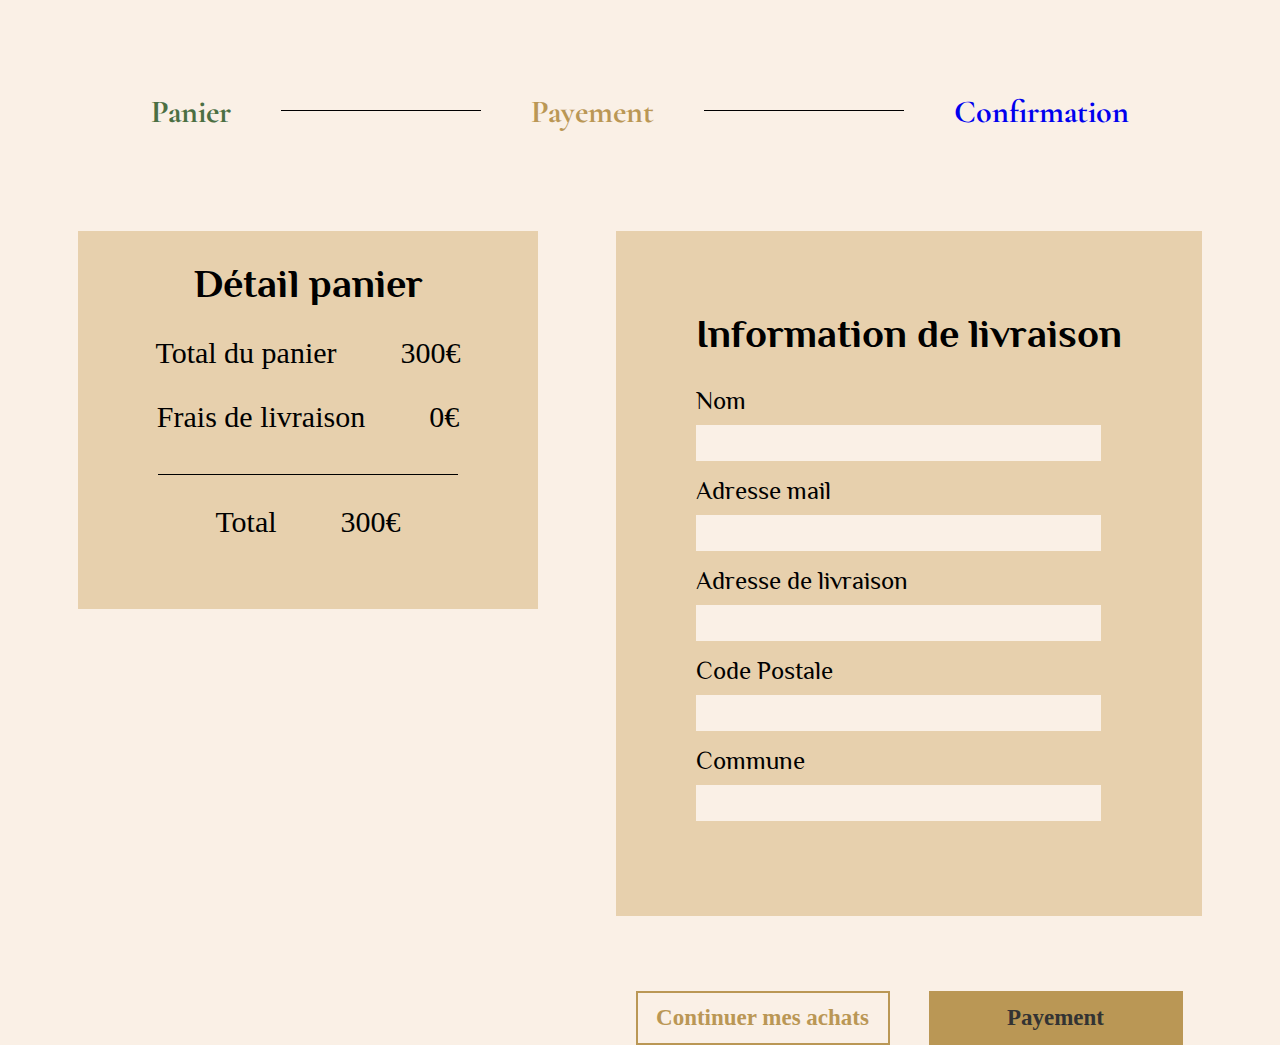
==== checkout.html @ d5630a14 "confirmed payement done" ====
<!DOCTYPE html>
<html lang="en">
    <script language="JavaScript" type="index.js"></script>
    <meta charset="UTF-8">
    <meta http-equiv="X-UA-Compatible" content="IE=edge">
    <meta name="viewport" content="width=device-width, initial-scale=1.0">
    <link rel="stylesheet" href="https://pro.fontawesome.com/releases/v5.10.0/css/all.css">
    <link rel="stylesheet" href="font-awesome.css">
    <link rel="stylesheet" href="style_reception.css" type="text/css"/>
    <!-- Cormorant Garamond -->
    <link rel="preconnect" href="https://fonts.googleapis.com">
    <link rel="preconnect" href="https://fonts.gstatic.com" crossorigin>
    <link href="https://fonts.googleapis.com/css2?family=Cormorant+Garamond:wght@300&display=swap" rel="stylesheet">
    <!-- Philosopher -->
    <link rel="preconnect" href="https://fonts.googleapis.com">
    <link rel="preconnect" href="https://fonts.gstatic.com" crossorigin>
    <link href="https://fonts.googleapis.com/css2?family=Philosopher&display=swap" rel="stylesheet"> 
<head>
    <title>HEOL</title>
</head>
<body>
    <div class="checkout_payement_check">
        <a class="checkout_icon active">
            <i class="fa fa-shopping-cart "></i>
            <span class="txt_icon">Panier</span>
        </a>
        <div class="right_line_checkout"></div> 
        <a class="payement_icon">
            <i class="fa fa-credit-card "></i>
            <span class="txt_icon">Payement</span>
        </a>
        <div class="right_line_checkout"></div> 
        <a class="check_icon" href="/confirmation.html">
            <i class="fa fa-check"></i>
            <span class="txt_icon">Confirmation</span>
        </a>
    </div>
    <div class="delivery_and_checkout_detail">
        <div>
            <div  class="checkout_price_detail">
                <div>
                    <span class="order_detail_txt">Détail panier</span>
                </div>
                <div>
                    <div class="order_detail_class">
                        <span class="order_detail_alt_txt">Total du panier</span>
                        <span class="order_detail_price">300€</span>
                    </div>
                    <div class="order_detail_class">
                        <span class="order_detail_alt_txt">Frais de livraison</span>
                        <span class="order_detail_price">0€</span>
                    </div>
                    <div class="top_line__totalcheckout"></div> 
                    <div class="order_detail_class">
                        <span class="order_detail_alt_txt">Total</span>
                        <span class="order_detail_price">300€</span>
                    </div>
                </div>
            </div>
        </div>
        <div>
            <div  class="delivery_all_info">
                <div class="delivery_all_info_div">
                    <span class="delivery_all_info_txt">Information de livraison</span>
                </div>
                <div>
                    <div>
                        <span class="delivery_txt">Nom</span>
                        <div>
                            <input type="text" class="input_delivery">
                        </div>
                    </div>
                    <div>
                        <span class="delivery_txt">Adresse mail</span>
                        <div>
                            <input type="text" class="input_delivery">
                        </div>
                    </div>
                    <div>
                        <span class="delivery_txt">Adresse de livraison</span>
                        <div>
                            <input type="text" class="input_delivery">
                        </div>
                    </div>
                    <div>
                        <span class="delivery_txt">Code Postale</span>
                        <div>
                            <input type="text" class="input_delivery">
                        </div>
                    </div>
                    <div>
                        <span class="delivery_txt">Commune</span>
                        <div>
                            <input type="text" class="input_delivery">
                        </div>
                    </div>
                </div>
            </div>
            <div class="btn_continue_payement_div">
                <a href="/index.html" class="btn_continue"><h4>Continuer mes achats</h4></a>
                <a href="" class="btn_payement"><h4>Payement</h4></a>
            </div>
        </div>
    </div>
</body>
---- style_reception.css ----
*{
    text-decoration: none;
}

body{
    background-color: #FAF0E6;
    margin-left: 0px;
    margin-right: 0px;
    margin-bottom: 0px;
    margin-top: 0px;
}

a:visited{
    color: #333333;
}

.heol_logo{
    height: 80px;
}

li{
    list-style: none
}

.menu ul{
    display: flex;
    padding-left: 0px;
}

.txt_menu{
    display: none;
}

.space_menu{
    margin-right: 5em;
}

.navbar{
    display: flex;
    justify-content: space-around;
    align-items: center;
    font-size: 23px;
    color: #333333;
    margin-top: 10px;
    margin-left: 0px;
}

a:hover{
    color:#4B6F43;
    transition:0.5s;
    
}
.discovery:hover{
    transform: scale(1.2);
}

.icon-bars{
    display: flex;
    justify-content: space-between;
    align-items: center;
    background-color: #BA9755;
    width: 80%;
    position: relative;
    transform: translateY(-100%);
    transition: all 0.4s linear;
}

.heol_logo_snd_navbar{
    height: 60px;
    margin-left: 5px;
}

.show{
    transform: translateY(0%);
}

.bars{
    position: absolute;
    top:20px;
    right: 120px;
    font-size: 2.5rem;
    color: #ba9755;
}

.icon-bars a{
    display: block;
    text-align: center;
    font-size: 3rem;
    padding: 1.5rem;
    color: #FAF0E6;
}

.icon-bars a.active{
    background-color: #cc4e18;
}

.icon-bars a:hover{
    background-color: #4b6f43;
}

@media screen and (max-width: 1100px){
    .icon-bars a{
        font-size: 2em;
    }
    .heol_logo_snd_navbar{
        height: 50px;
    }
    .bars{
        right: 100px;
    }
}

@media screen and (max-width: 1000px){
    .heol_logo_snd_navbar{
        height: 40px;
    }
    .bars{
        right: 90px;
    }
}

@media screen and (max-width: 900px){
    .bars{
        right: 50px;
    }
}

@media screen and (max-width: 750px){
    .bars{
        display: none;
    }
    .icon-bars{
        width: 100%;
        transform: translateY(0%)
    }
}

@media screen and (max-width: 650px){
    .icon-bars a{
        font-size: 1.8em;
    }
    .heol_logo_snd_navbar{
        height: 30px;
    }
}

@media screen and (max-width: 600px){
    .icon-bars a{
        font-size: 1.5em;
    }
}

@media screen and (max-width: 500px){
    .icon-bars a{
        font-size: 1em;
        padding: 1em;
    }
    .heol_logo_snd_navbar{
        display: none;
    }
}

@media screen and (max-width: 400px){
    .icon-bars a{
        font-size: 0.7em;
    }
}

/* END NAVBAR */

/* PRODUCT SHOW */

.product_show{
    margin-top: 70px;
    margin-left: auto;
    margin-right: auto;
    display: flex;
    justify-content: space-around;
    background: #E7D0AD;
    align-items: center;
    width: 1300px;
}

.product_show_img{
    height: 400px;
}

.name_product_show{
    display: inline-block;
    font-size: 50px;
    font-family: 'Philosopher';
    margin-top: 100px;
}

.description_txt_product{
    display: inline-block;
    margin-top: 30px;
    font-family: 'Cormorant Garamond';
    font-style: normal;
    font-size: 24px;
}

.bottom_line_product_show{
    margin-top: 50px;
    border-top: 1px solid #000;
    width : 500px; 
}

.discovery{
    display: inline-block;
    color: #333333;
    font-family: 'Cormorant Garamond';
    font-size: 30px;
    margin-top: 8px;
}

.product{
    background-color:#E7D0AD;
    position: absolute;
    width: 700px;
    height: 550px;
    left: 0px;
    top: 215px;
    display: flex;
}

@media screen and (max-width: 1500px){
    .product_show{
        width: 1000px;
    }
    .product_show_img{
        height: 300px;
    }
}

@media screen and (max-width: 1100px){
    .product_show{
        width: 900px;
    }
    .product_show_img{
        height: 300px;
    }
    .name_product_show{
        font-size: 40px;
    }
    .description_txt_product{
        font-size: 20px;
    }
    .bottom_line_product_show{
        width : 400px; 
    }
}

@media screen and (max-width: 950px){
    .product_show{
        width: 700px;
    }
    .product_show_img{
        height: 200px;
    }
    .name_product_show{
        font-size: 30px;
    }
    .description_txt_product{
        font-size: 14px;
    }
    .bottom_line_product_show{
        width : 300px; 
    }
}

@media screen and (max-width: 750px){
    .product_show{
        display: flex;
        justify-content: center;
        width: 600px;
    }
    .align_text_show{
        text-align: center;
        align-items: center;
        display: flex;
        flex-direction: column;
    }
    .bottom_line_product_show{
        align-items: center;
    }
    .product_show_img{
        display: none;
    }
    .name_product_show{
        font-size: 30px;
    }
    .description_txt_product{
        font-size: 14px;
    }
    .bottom_line_product_show{
        width : 300px; 
    }
    .discovery_class{
        text-align: center;
    }
}

@media screen and (max-width: 650px){
    .product_show{
        width: 450px;
    }
    .name_product_show{
        font-size: 25px;
    }
    .description_txt_product{
        font-size: 13px;
    }
}

@media screen and (max-width: 500px){
    .name_product_show{
        margin-top: 50px;
    }
    .product_show{
        width: 400px;
    }
    .name_product_show{
        font-size: 20px;
    }
    .description_txt_product{
        font-size: 11px;
    }
    .discovery{
        font-size: 25px;
    }
}

@media screen and (max-width: 450px){
    .name_product_show{
        margin-top: 50px;
    }
    .product_show{
        width: 300px;
    }
    .name_product_show{
        font-size: 18px;
    }
    .description_txt_product{
        font-size: 10px;
    }
    .discovery{
        font-size: 22px;
    }
    .bottom_line_product_show{
        width : 200px; 
        margin-top: 25px;
    }
}



/* PART 3 */

.show_2_product{
    margin-top: 100px;
    display: flex;
    justify-content: space-evenly;
}

.img_2_product{
    height: 300px;
}

.title_2_product{
    font-family: 'Philosopher';
    font-size: 20px;
    font-weight: bold;
}

.txt_2_product{
    display: inline-block;
    margin-top: 5px;
    font-family: 'Cormorant Garamond';
    font-size: 20px;
    font-weight: 500;
}

.add_br{
    display: none;
}

.discovery_shoe_sock{
    display: inline-block;
    margin-top: 5px;
    font-family: 'Philosopher';
    font-size: 20px;
}

.bottom_line_2_product_show{
    margin-top: 10px;
    border-top: 1px solid #000;
    width : 100px; 
}

.sock_discovery_display{
    display: flex;
}

.shoe_discovery_display{
    display: flex;
}

@media screen and (max-width: 1250px){
    .title_2_product{
        font-size: 19px;
    }
    .txt_2_product{
        font-size: 19px;
    }
    .img_2_product{
        height: 250px;
    }
    .discovery_shoe_sock{
        font-size: 19px;
    }
}

@media screen and (max-width: 1050px){
    .title_2_product{
        font-size: 18px;
    }
    .txt_2_product{
        font-size: 18px;
    }
    .img_2_product{
        height: 200px;
    }
    .sock_img{
        height: 200px;
    }
    .discovery_shoe_sock{
        font-size: 18px;
    }
}

@media screen and (max-width: 900px){
    .title_2_product{
        font-size: 16px;
    }
    .txt_2_product{
        font-size: 16px;
    }
    .img_2_product{
        height: 180px;
    }
    .discovery_shoe_sock{
        font-size: 16px;
    }
    .bottom_line_2_product_show{
        width : 80px; 
    }
}

@media screen and (max-width: 800px){
    .title_2_product{
        font-size: 15px;
    }
    .txt_2_product{
        font-size: 15px;
    }
    .img_2_product{
        height: 160px;
    }
    .discovery_shoe_sock{
        font-size: 15px;
    }
    .bottom_line_2_product_show{
        width : 75px; 
    }
}

@media screen and (max-width: 750px){
    .show_2_product{
        flex-direction: column;
        align-items: center;
    }
    .title_2_product{
        display: inline-block;
        font-size: 20px;
        margin-top: 50px;
    }
    .txt_2_product{
        font-size: 20px;
    }
    .img_2_product{
        height: 200px;
    }
    .discovery_shoe_sock{
        font-size: 20px;
    }
    .bottom_line_2_product_show{
        width : 100px; 
    }
}

@media screen and (max-width: 600px){
    .title_2_product{
        display: inline-block;
        font-size: 16px;
        margin-top: 50px;
    }
    .txt_2_product{
        font-size: 16px;
    }
    .img_2_product{
        height: 180px;
    }
    .discovery_shoe_sock{
        font-size: 16px;
    }
    .bottom_line_2_product_show{
        width : 80px; 
    }
}

@media screen and (max-width: 450px){
    .title_2_product{
        display: inline-block;
        font-size: 14px;
        margin-top: 30px;
    }
    .txt_2_product{
        font-size: 14px;
    }
    .img_2_product{
        height: 160px;
    }
    .discovery_shoe_sock{
        font-size: 14px;
    }
    .bottom_line_2_product_show{
        width : 70px;
        margin-top: 5px; 
    }
}

@media screen and (max-width: 380px){
    .title_2_product{
        display: inline-block;
        font-size: 13px;
        margin-top: 30px;
    }
    .txt_2_product{
        font-size: 13px;
    }
    .img_2_product{
        height: 140px;
    }
    .discovery_shoe_sock{
        font-size: 13px;
    }
    .bottom_line_2_product_show{
        width : 65px; 
    }
}
/* END PART 3 */

/* PART 4 */

.recent_news{
    display: flex;
    justify-content: space-around;
    margin-top: 100px;
}

.background_new_sac_show{
    position: relative;
    right: -220px;
    background-color: #E7D0AD;
    padding: 10px;
    margin-right: 0px;
}

.news_sac_show_img{
    position: relative;
    height: 350px;
    left: -200px;
    bottom: -50px;
}

.txt_recent_news{
    display: inline-block;
    text-align: center;
    align-items: center;
}

.just_txt_recent_news{
    font-family: "Philosopher";
    font-size: 25px;
    font-weight: 500;
}

.bottom_line_recent_news{
    margin-top: 10px;
    border-top: 1px solid #000;
    width : 150px; 
}

.txt_recent_news_and_bottom_line{
    display: flex;
    flex-direction: column;
    align-items: center;
}

.recent_news_txt{
    display: inline-block;
    margin-top: 100px;
    font-family: "Cormorant Garamond";
    font-size: 20px;
    font-weight: 500;
}

.recent_news_title{
    display: inline-block;
    margin-top: 40px;
    font-family: "Philosopher";
    font-size: 30px;
    font-weight: 500;
}

.btn{
    border: 2px solid #BA9755;
    text-align: center;
    display: flex;
    justify-content: center;
    align-items: center;
    font-size: 23px;
    width: 300px;
    height: 50px;
    color: #BA9755;
    background-color: #ffffff;
    cursor: pointer;
    transition: 0.4s;
    margin-top: 75px;
}

.btn:hover{
    color: #FAF0E6;
    background-color: #4B6F43;
    border: 2px solid #4B6F43;
}

.txt_color_discover_recent_news:hover{
    color:#4B6F43;
    transition:0.4s;
}

.recent_news_txt_btn_discover{
    display: flex;
    flex-direction: column;
    align-items: center;
}

@media screen and (max-width: 1100px){
    .background_new_sac_show{
        right: -50px;
    }
    .news_sac_show_img{
        height: 300px;
        left: -50px;
        bottom: -70px;
    }
}

@media screen and (max-width: 1000px){
    .background_new_sac_show{
        right: -30px;
    }
    .news_sac_show_img{
        height: 280px;
        left: -40px;
        bottom: -50px;
    }
    .just_txt_recent_news{
        font-size: 23px;
    }
    .bottom_line_recent_news{
        width: 140px;
    }
    .recent_news_txt{
        font-size: 16px;
        margin-top: 70px;
    }
    .recent_news_title{
        font-size: 26px;
    }
    .btn{
        width: 250px;
        font-size: 20px;
    }
}

@media screen and (max-width: 900px){
    .background_new_sac_show{
        padding: 0px;
    }
    .news_sac_show_img{
        height: 240px;
        left: -20px;
        bottom: -50px;
    }
    .just_txt_recent_news{
        font-size: 23px;
    }
    .bottom_line_recent_news{
        width: 140px;
    }
    .recent_news_txt{
        font-size: 16px;
        margin-top: 50px;
    }
    .recent_news_title{
        font-size: 24px;
    }
    .btn{
        width: 180px;
        height: 40px;
        font-size: 18px;
        margin-top: 50px;
    }
}

@media screen and (max-width: 750px){
    .background_new_sac_show{
        display: none;
    }
    .just_txt_recent_news{
        font-size: 28px;
    }
    .bottom_line_recent_news{
        width: 180px;
    }
    .recent_news_txt{
        font-size: 20px;
    }
    .recent_news_title{
        font-size: 30px;
    }
    .btn{
        width: 250px;
        height: 40px;
        font-size: 20px;
    }
}

@media screen and (max-width: 500px){
    .just_txt_recent_news{
        font-size: 25px;
    }
    .bottom_line_recent_news{
        width: 160px;
    }
    .recent_news_txt{
        font-size: 17px;
    }
    .recent_news_title{
        font-size: 28px;
    }
    .btn{
        width: 200px;
        height: 40px;
        font-size: 20px;
        margin-top: 50px;
    }
}

@media screen and (max-width: 450px){
    .just_txt_recent_news{
        font-size: 23px;
    }
    .bottom_line_recent_news{
        width: 140px;
    }
    .recent_news_txt{
        font-size: 13px;
    }
    .recent_news_title{
        font-size: 23px;
    }
    .btn{
        width: 150px;
        height: 30px;
        font-size: 18px;
        margin-top: 50px;
    }
}
/* END PART 4 */

/* PAYEMENT INFO */

.payment_info{
    display: flex;
    justify-content: space-evenly;
    background-color: #E7D0AD;
    margin-top: 50px;
    padding: 20px;
}

@media screen and (max-width: 600px){
    .payment_info{
        padding: 15px;
    }
    .logo_payement{
        height: 70px;
    }
}
@media screen and (max-width: 450px){
    .payment_info{
        padding: 10px;
    }
    .logo_payement{
        height: 60px;
    }
}
/* END PAYEMENT INFO */

/* LAST PART */
.last_part{
    display: flex;
    justify-content: space-around;
    background-color: #BA9755;
    padding: 50px;
    color: #FAF0E6;
}

.heol_logo_snd{
    height: 60px;
}

.div_img_heol_logo_secondaire{
    align-items: center;
}
.adress{
    display: inline-block;
    margin-top: 20px;
}

.last_part_title{
    font-family: "Philosopher";
    font-size: 24px;
    font-weight: bolder;
}

.adress_txt{
    display: inline-block;
    margin-top: 20px;
    font-family: "Cormorant Garamond";
    font-size: 20px;
}

.social_media_grp{
    display: flex;
    flex-direction: column;
}

.social_media_img{
    display: inline-block;
    margin-top: 20px;
    height: 35px;
    margin-right: 5px;
}

.img_4_spcial_grp{
    display: flex;
    justify-content: space-evenly;
}

.contact_num{
    display: inline-block;
    margin-top: 20px;
    font-family: "Cormorant Garamond";
    font-size: 20px;
}

.menu{
    padding:0;
    margin:0;
    list-style:none;
    text-align: center;
    
}
.menu ul {
    padding:0;
    margin:0;
    list-style:none;
    text-align: center;
}
.menu li {
    background-color:#BA9755; 
    background-image:#FAF0E6;
    margin-bottom:2px;
    border:solid 1px #BA9755;
    
}
.menu li li {
    max-height:0;
    transition: all .5s;
    background: #BA9755;
    box-shadow: none;
    border:none;
}
.menu a {
    display: flex;
    flex-direction: column;
    text-decoration: none;
    color: #FAF0E6;
    padding: 8px 0;
    font-family: 'Philosopher';
    font-size:1.2em;
}
.menu ul li a, .menu li:hover li a {
    font-size:1em;
}
.menu li:hover {
    background: #BA9755;
    color:#BA9755;
    
}
.menu li li:hover {
    display: flex;
    background: #BA9755;
    color:#BA9755;
    flex-direction: column;
}

.menu li:hover li {
    max-height: 15em;
}


@media screen and (max-width: 1000px){
    .heol_logo_snd{
        height: 50px;
    }
    .last_part_title{
        font-size: 20px;
        margin-top: 15px;
    }
    .social_media_img{
        height: 30px;
        margin-top: 15px;
    }
    .adress_txt{
        font-size: 18px;
        margin-top: 15px;
    }
    .contact_num{
        font-size: 20px;
        margin-top: 15px;
    }
}

@media screen and (max-width: 750px){
    .last_part{
        padding: 30px;
    }
    .heol_logo_snd{
        height: 40px;
    }
    .last_part_title{
        font-size: 18px;
        margin-top: 10px;
    }
    .social_media_img{
        height: 25px;
        margin-top: 10px;
    }
    .adress_txt{
        font-size: 16px;
        margin-top: 10px;
    }
    .contact_num{
        font-size: 18px;
        margin-top: 10px;
    }
}

@media screen and (max-width: 650px){
    .last_part{
        padding: 20px;
    }
    .heol_logo_snd{
        height: 30px;
    }
    .last_part_title{
        font-size: 16px;
        margin-top: 8px;
    }
    .social_media_img{
        height: 20px;
        margin-top: 8px;
    }
    .adress_txt{
        font-size: 16px;
        margin-top: 8px;
    }
    .contact_num{
        font-size: 16px;
        margin-top: 8px;
    }
}

@media screen and (max-width: 550px){
    .last_part{
        padding: 10px;
    }
    .heol_logo_snd{
        height: 30px;
    }
    .last_part_title{
        font-size: 14px;
        margin-top: 5px;
    }
    .social_media_img{
        height: 18px;
        margin-top: 5px;
    }
    .adress_txt{
        font-size: 14px;
        margin-top: 5px;
    }
    .contact_num{
        font-size: 14px;
        margin-top: 5px;
    }
}

@media screen and (max-width: 450px){
    .last_part{
        padding: 5px;
    }
    .heol_logo_snd{
        height: 30px;
    }
    .last_part_title{
        font-size: 12px;
        margin-top: 3px;
    }
    .social_media_img{
        height: 16px;
        margin-top: 3px;
    }
    .adress_txt{
        font-size: 12px;
        margin-top: 3px;
    }
    .contact_num{
        font-size: 12px;
        margin-top: 3px;
    }
}

@media screen and (max-width: 390px){
    .last_part{
        padding: 1px;
    }
    .heol_logo_snd{
        height: 20px;
        margin-top: 7px;
    }
    .last_part_title{
        font-size: 10px;
        margin-top: 3px;
    }
    .social_media_img{
        height: 14px;
        margin-top: 3px;
    }
    .adress_txt{
        font-size: 10px;
        margin-top: 3px;
    }
    .contact_num{
        font-size: 10px;
        margin-top: 3px;
    }
}
/* END LAST PART */

/* CHECKOUT */

/* NAVBAR CHECKOUT */
.fa{
    font-family: "Font Awesome 5 Pro";
    font-weight: 800;
}

.checkout_payement_check{
    display: flex;
    justify-content: center;
    font-size: 2em;
    margin-top: 50px;
    color: #BA9755;
}

.checkout_payement_check a.active{
    color: #4B6F43;
}

.checkout_payement_check a:hover{
    color: #cc4e18;
}

.checkout_icon{
    display: flex;
    flex-direction: column;
    align-items: center;
}

.payement_icon{
    display: flex;
    flex-direction: column;
    align-items: center;
}

.check_icon{
    display: flex;
    flex-direction: column;
    align-items: center;
}

.txt_icon{
    font-family: 'Cormorant Garamond';
    font-weight: 800;
    margin-top: 10px;
}

.right_line_checkout{
    margin-top: 60px;
    margin-right: 50px;
    margin-left: 50px;
    border-top: 1px solid #000;
    width : 200px; 
}

@media screen and (max-width: 1200px){
    .checkout_payement_check{
        font-size: 1.5em;
    }
    .right_line_checkout{
        margin-top: 50px;
        margin-right: 40px;
        margin-left: 40px;
        width : 150px; 
    }
}

@media screen and (max-width: 900px){
    .checkout_payement_check{
        font-size: 1.2em;
    }
    .right_line_checkout{
        margin-top: 43px;
        margin-right: 30px;
        margin-left: 30px;
        width : 130px; 
    }
}

@media screen and (max-width: 700px){
    .checkout_payement_check{
        font-size: 1em;
    }
    .right_line_checkout{
        margin-top: 36px;
        margin-right: 20px;
        margin-left: 20px;
        width : 110px; 
    }
}

@media screen and (max-width: 550px){
    .checkout_payement_check{
        font-size: 0.8em;
    }
    .right_line_checkout{
        margin-top: 30px;
        margin-right: 10px;
        margin-left: 10px;
        width : 90px; 
    }
}

@media screen and (max-width: 450px){
    .checkout_payement_check{
        font-size: 0.7em;
    }
    .right_line_checkout{
        margin-top: 28px;
        margin-right: 5px;
        margin-left: 5px;
        width : 70px; 
    }
}

/* END NAVBAR CHECKOUT */

/* DELIVERY AND CHECKOUT PRICE */

.delivery_and_checkout_detail{
    display: flex;
    justify-content: space-evenly;
    margin-top: 100px;
}

.checkout_price_detail{
    background-color: #E7D0AD;
    padding-left: 30px;
    padding-right: 30px;
    padding-top: 30px;
    padding-bottom: 70px;
    text-align: center;
}

.order_detail_txt{
    font-family: 'Philosopher';
    font-size: 40px;
    font-weight: 800;
}

.order_detail_class{
    margin-top: 30px;
}

.order_detail_alt_txt{
    margin-right: 2em;
    font-size: 30px;
}

.order_detail_price{
    font-size: 30px;
}

.top_line__totalcheckout{
    margin-top: 40px;
    margin-right: 50px;
    margin-left: 50px;
    border-top: 1px solid #000;
    width : 300px; 
}

.delivery_all_info{
    background-color: #E7D0AD;
    padding: 30px;
    font-family: 'Philosopher';
    padding: 100px;
}

.delivery_all_info_txt{
    font-size: 40px;
    font-weight: 800;
}

.delivery_all_info_div{
    margin-bottom: 30px;
}

.input_delivery{
    font-family: 'Philosopher';
    border: none;
    padding-left: 200px;
    padding-top: 10px;
    margin-top: 10px;
    margin-bottom: 15px;
    background-color: #FAF0E6;
    font-size: 22px;
    text-align: start;
}

.delivery_txt{
    font-size: 25px;
}

.btn_continue_payement_div{
    display: flex;
    justify-content: space-around;
}

.btn_continue{
    border: 2px solid #BA9755;
    text-align: center;
    display: flex;
    justify-content: center;
    align-items: center;
    font-size: 23px;
    width: 300px;
    height: 50px;
    color: #BA9755;
    cursor: pointer;
    transition: 0.4s;
    margin-top: 75px;
}

.btn_continue:hover{
    color: #FAF0E6;
    background-color: #4B6F43;
    border: 2px solid #4B6F43;
}

.btn_payement{
    border: 2px solid #BA9755;
    text-align: center;
    display: flex;
    justify-content: center;
    align-items: center;
    font-size: 23px;
    width: 300px;
    height: 50px;
    background-color: #BA9755;
    color: #FAF0E6;
    cursor: pointer;
    transition: 0.4s;
    margin-top: 75px;
}

.btn_payement:hover{
    color: #FAF0E6;
    background-color: #4B6F43;
    border: 2px solid #4B6F43;
}

@media screen and (max-width: 1500px){
    .delivery_all_info{
        padding: 80px;
    }
    .input_delivery{
        padding-left: 150px;
    }
    .btn_payement{
        width: 250px;
    }
    .btn_continue{
        width: 250px;
    }
}

@media screen and (max-width: 1200px){
    .delivery_all_info{
        padding: 60px;
    }
    .input_delivery{
        padding-left: 130px;
    }
    .checkout_price_detail{
        padding-left: 20px;
        padding-right: 20px;
        padding-bottom: 60px;
    }
    .btn_payement{
        width: 230px;
    }
    .btn_continue{
        width: 230px;
    }
    .delivery_all_info_txt{
        font-size: 35px;
    }
    .order_detail_txt{
        font-size: 35px;
    }
}

@media screen and (max-width: 1200px){
    .delivery_all_info{
        padding: 60px;
    }
    .input_delivery{
        padding-left: 130px;
    }
    .checkout_price_detail{
        padding-left: 20px;
        padding-right: 20px;
        padding-bottom: 60px;
    }
    .btn_payement{
        width: 230px;
    }
    .btn_continue{
        width: 230px;
    }
    .delivery_all_info_txt{
        font-size: 35px;
    }
    .order_detail_txt{
        font-size: 35px;
    }
}

@media screen and (max-width: 1000px){
    .delivery_all_info{
        padding: 50px;
    }
    .input_delivery{
        padding-left: 110px;
    }
    .checkout_price_detail{
        padding-left: 20px;
        padding-right: 20px;
        padding-bottom: 50px;
    }
    .btn_payement{
        width: 200px;
        font-size: 18px;
    }
    .btn_continue{
        width: 200px;
        font-size: 18px;
    }
    .delivery_all_info_txt{
        font-size: 30px;
    }
    .order_detail_txt{
        font-size: 30px;
    }
    .delivery_txt{
        font-size: 20px;
    }
    .order_detail_alt_txt{
        font-size: 20px;
    }
    .top_line__totalcheckout{
        width: 200px;
    }
    .order_detail_price{
        font-size: 20px;
    }
}

@media screen and (max-width: 900px){
    .delivery_all_info{
        padding: 30px;
    }
    .input_delivery{
        padding-left: 20px;
    }
    .checkout_price_detail{
        padding-left: 20px;
        padding-right: 20px;
        padding-bottom: 50px;
    }
    .btn_payement{
        width: 300px;
        margin-top: 40px;
    }
    .btn_continue{
        width: 300px;
        margin-top: 40px;
    }
    .delivery_all_info_txt{
        font-size: 25px;
    }
    .order_detail_txt{
        font-size: 25px;
    }
    .delivery_txt{
        font-size: 20px;
    }
    .order_detail_alt_txt{
        font-size: 20px;
    }
    .top_line__totalcheckout{
        width: 200px;
    }
    .btn_continue_payement_div{
        display: flex;
        flex-direction: column;
        align-items: center;
    }
}

@media screen and (max-width: 750px){
    .delivery_and_checkout_detail{
        flex-direction: column;
    }

    .checkout_price_detail{
        display: flex;
        flex-direction: column;
        align-items: center;
    }

    .delivery_all_info{
        display: flex;
        flex-direction: column;
        align-items: center;
        margin-top: 50px;
    }
}

/* END DELIVERY AND CHECKOUT PRICE */

/* END CHECKOUT */

/* CONFIRMATION */

.confimed_all_info{
    display: flex;
    justify-content: space-evenly;
    margin-top: 50px;
    align-items: center;
    text-align: center;
    font-family: 'Philosopher';
}

.order_confirmed{
    height: 400px;
}

.confirmed_img_txt{
    display: flex;
    flex-direction: column;
    background-color: #E7D0AD;
    padding: 50px;
    align-items: center;
    font-size: 28px;
}

.confirmed_txt{
    margin-top: 20px;
    margin-bottom: 40px;
}

.reception_after_buy_btn{
    color: #FAF0E6;
    text-align: center;
    display: flex;
    justify-content: center;
    align-items: center;
    font-size: 23px;
    width: 400px;
    height: 50px;
    color: #BA9755;
    background-color: #BA9755;
    cursor: pointer;
    transition: 0.4s;
    font-size: 30px;
}

.reception_after_buy_btn:hover{
    color: #FAF0E6;
    background-color: #4B6F43;
    border: 2px solid #4B6F43;
}

.confirmed_payement_delivery{
    background-color: #E7D0AD;
    padding: 70px;
}

.who_delivery_time{
    display: flex;
    justify-content: space-between;
    margin-bottom: 50px;
    font-size: 20px;
}

.delivery_time{
    display: flex;
    align-items: center;
    margin-right: 100px ;
}

.who_delivery{
    display: flex;
    align-items: center;
}

.img_who_delivery_time{
    height: 25px;
    padding-right: 10px;
}

.confirmed_all_checkout{
    justify-content: flex-start;
}

.confirmed_price{
    display: flex;
    justify-content: space-between;
    font-size: 35px;
}

.confirmed_articles{
    margin-right: 90px;
}

.confirmed_delivery_price{
    display: flex;
    justify-content: space-between;
    font-size: 35px;
    margin-top: 40px;
}

.confirmed_delivery_price_txt{
    margin-right: 90px;
}

.confirmed_checkout{
    display: flex;
    justify-content: space-between;
    font-size: 35px;
    margin-top: 40px;
}

.confirmed_checkout_txt{
    margin-right: 35px;
}

.confirmation_line_checkout{
    margin-top: 60px;
    margin-bottom: 60px;
    border-top: 1px solid #000;
    width : 100%; 
}

.confirmed_total_checkout_price{
    display: flex;
    justify-content: space-between;
    font-size: 50px;
}

.total_txt{
    margin-right: 120px;
}

.confiramtion_adress{
    font-size: 35px;
    display: flex;
    justify-content: space-between;
}

.confirmed_adress_txt{
    margin-right: 80px;
}
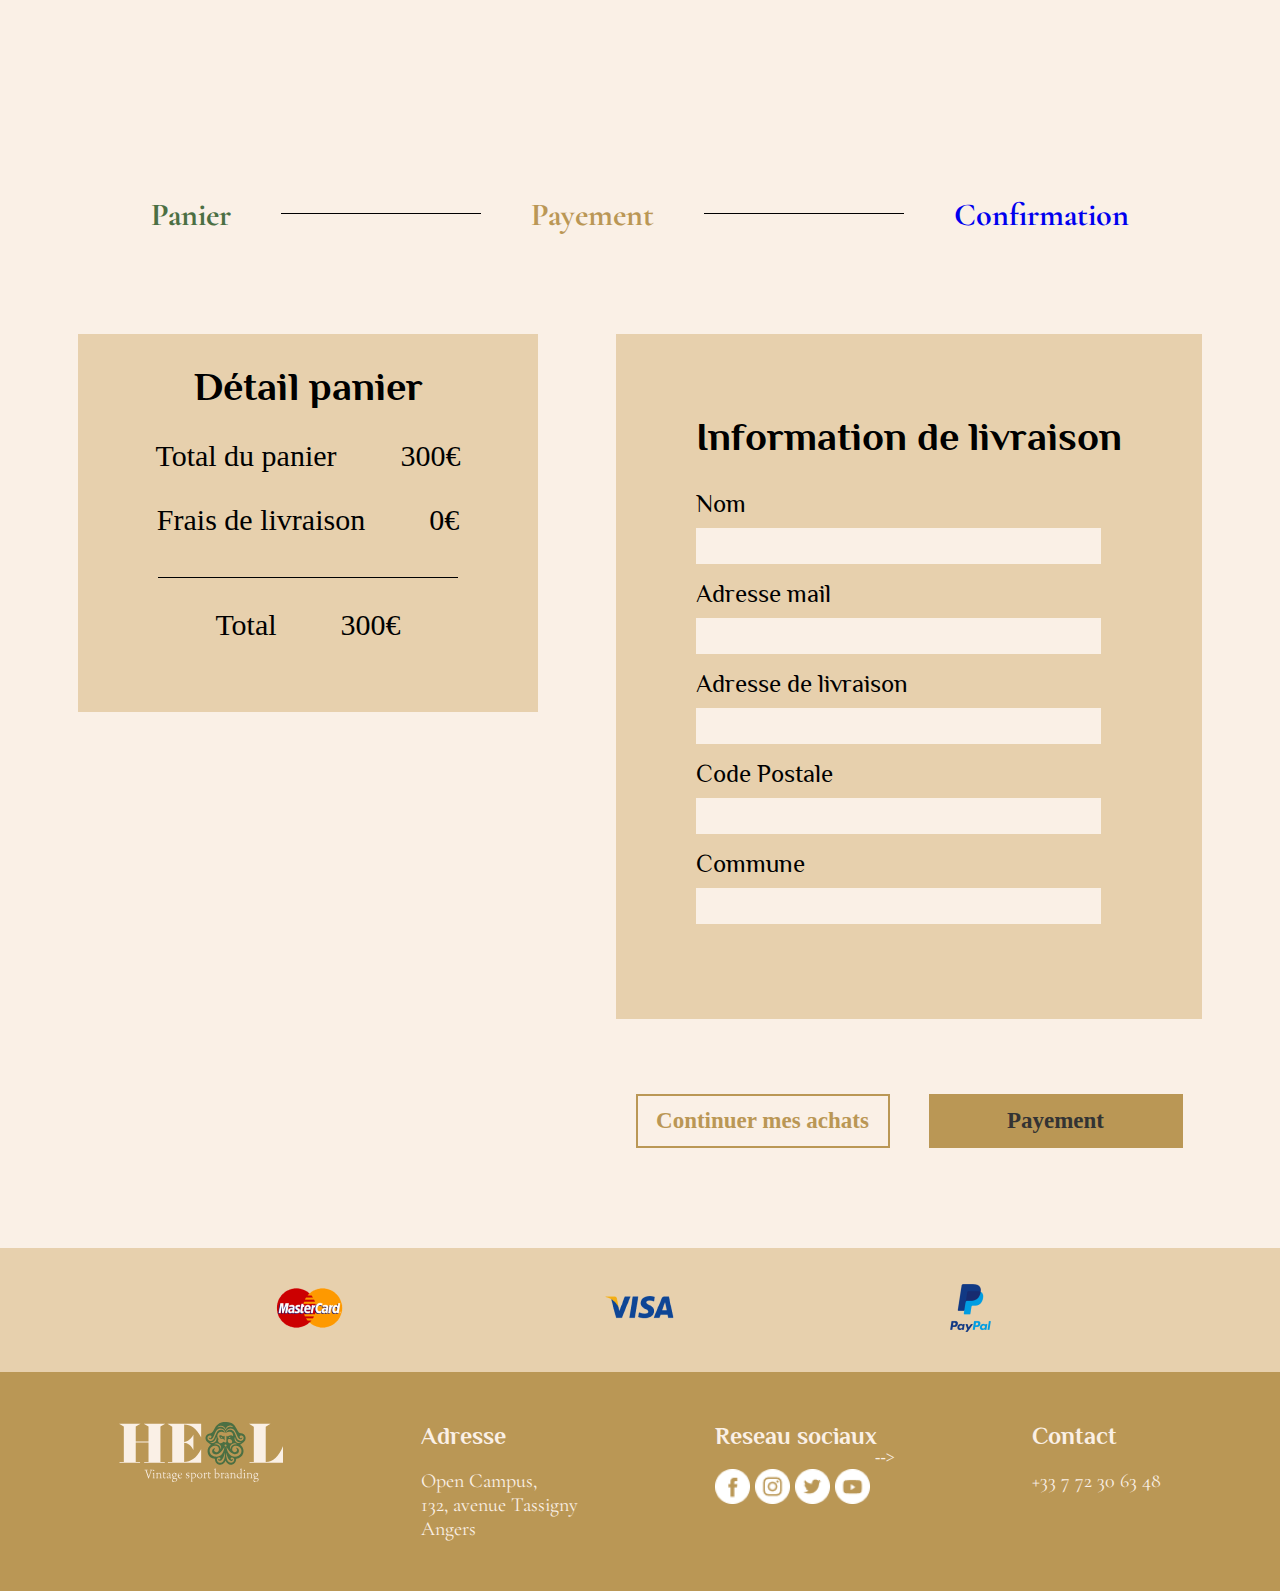
==== commit d8c8e1d1: "correcting bug checkout" ====
--- a/checkout.html
+++ b/checkout.html
@@ -19,6 +19,32 @@
     <title>HEOL</title>
 </head>
 <body>
+    <nav>
+        <div class="bars">
+            <i class="fa fa-bars"></i>
+        </div>
+        <div class="icon-bars">
+            <img src="images/LOGO_principale_blanc.svg" class="heol_logo_snd_navbar">
+            <a href="/index.html" class="active">
+                <i class="fa fa-home"></i>
+            </a>
+            <a href="#">
+                <i class="fa fa-user"></i>
+            </a>
+            <a href="#">
+                <i class="fa fa-shopping-bag"></i>
+            </a>
+            <a href="#">
+                <i class="fa fa-bell"></i>
+            </a>
+            <a href="/checkout.html">
+                <i class="fa fa-cart-arrow-down"></i>
+            </a>
+            <a href="#">
+                <i class="fa fa-info-circle"></i>
+            </a>
+        </div>
+    </nav> 
     <div class="checkout_payement_check">
         <a class="checkout_icon active">
             <i class="fa fa-shopping-cart "></i>
@@ -102,4 +128,51 @@
             </div>
         </div>
     </div>
+    <div class="payment_info">
+        <div>
+            <img src="images/mastercard.png" class="logo_payement">
+        </div>
+        <div>
+            <img src="images/VISA.png" class="logo_payement">
+        </div>
+        <div>
+            <img src="images/PayPal.png" class="logo_payement">
+        </div>
+    </div>
+    <div class="last_part">
+        <div class="div_img_heol_logo_secondaire">
+            <img src="images/LOGO_principale_blanc.svg" class="heol_logo_snd">
+        </div>
+        <div>
+            <span class="last_part_title">Adresse</span><br>
+            <span class="adress_txt">Open Campus,<br>
+                132, avenue Tassigny<br>
+                Angers<br>
+            </span>
+        </div>
+        <div class="social_media_grp">
+            <div>
+                <span class="last_part_title">Reseau sociaux</span>
+            </div>
+            <div class="img_4_spcial_grp">
+                <a href="">
+                    <img src="images/Facebook.png" class="social_media_img">
+                </a>
+                <a href="https://www.instagram.com/heol.branding/">
+                    <img src="images/Instagram.png"class="social_media_img">
+                </a>
+                    <a href="">
+                    <img src="images/Twitter.png"class="social_media_img">
+                </a>
+                <a href="">
+                    <img src="images/Youtube.png"class="social_media_img">
+                </a> -->
+            </div>
+        </div>
+        <div>
+            <span class="last_part_title">Contact</span><br>
+            <span class="contact_num">+33 7 72 30 63 48</span>
+        </div>
+    </div>
+    <script src="navbar.js"></script>
 </body>--- a/style_reception.css
+++ b/style_reception.css
@@ -1207,6 +1207,7 @@
     display: flex;
     justify-content: space-evenly;
     margin-top: 100px;
+    margin-bottom: 100px;
 }
 
 .checkout_price_detail{
@@ -1502,7 +1503,8 @@
 .confimed_all_info{
     display: flex;
     justify-content: space-evenly;
-    margin-top: 50px;
+    margin-top: 100px;
+    margin-bottom: 100px;
     align-items: center;
     text-align: center;
     font-family: 'Philosopher';
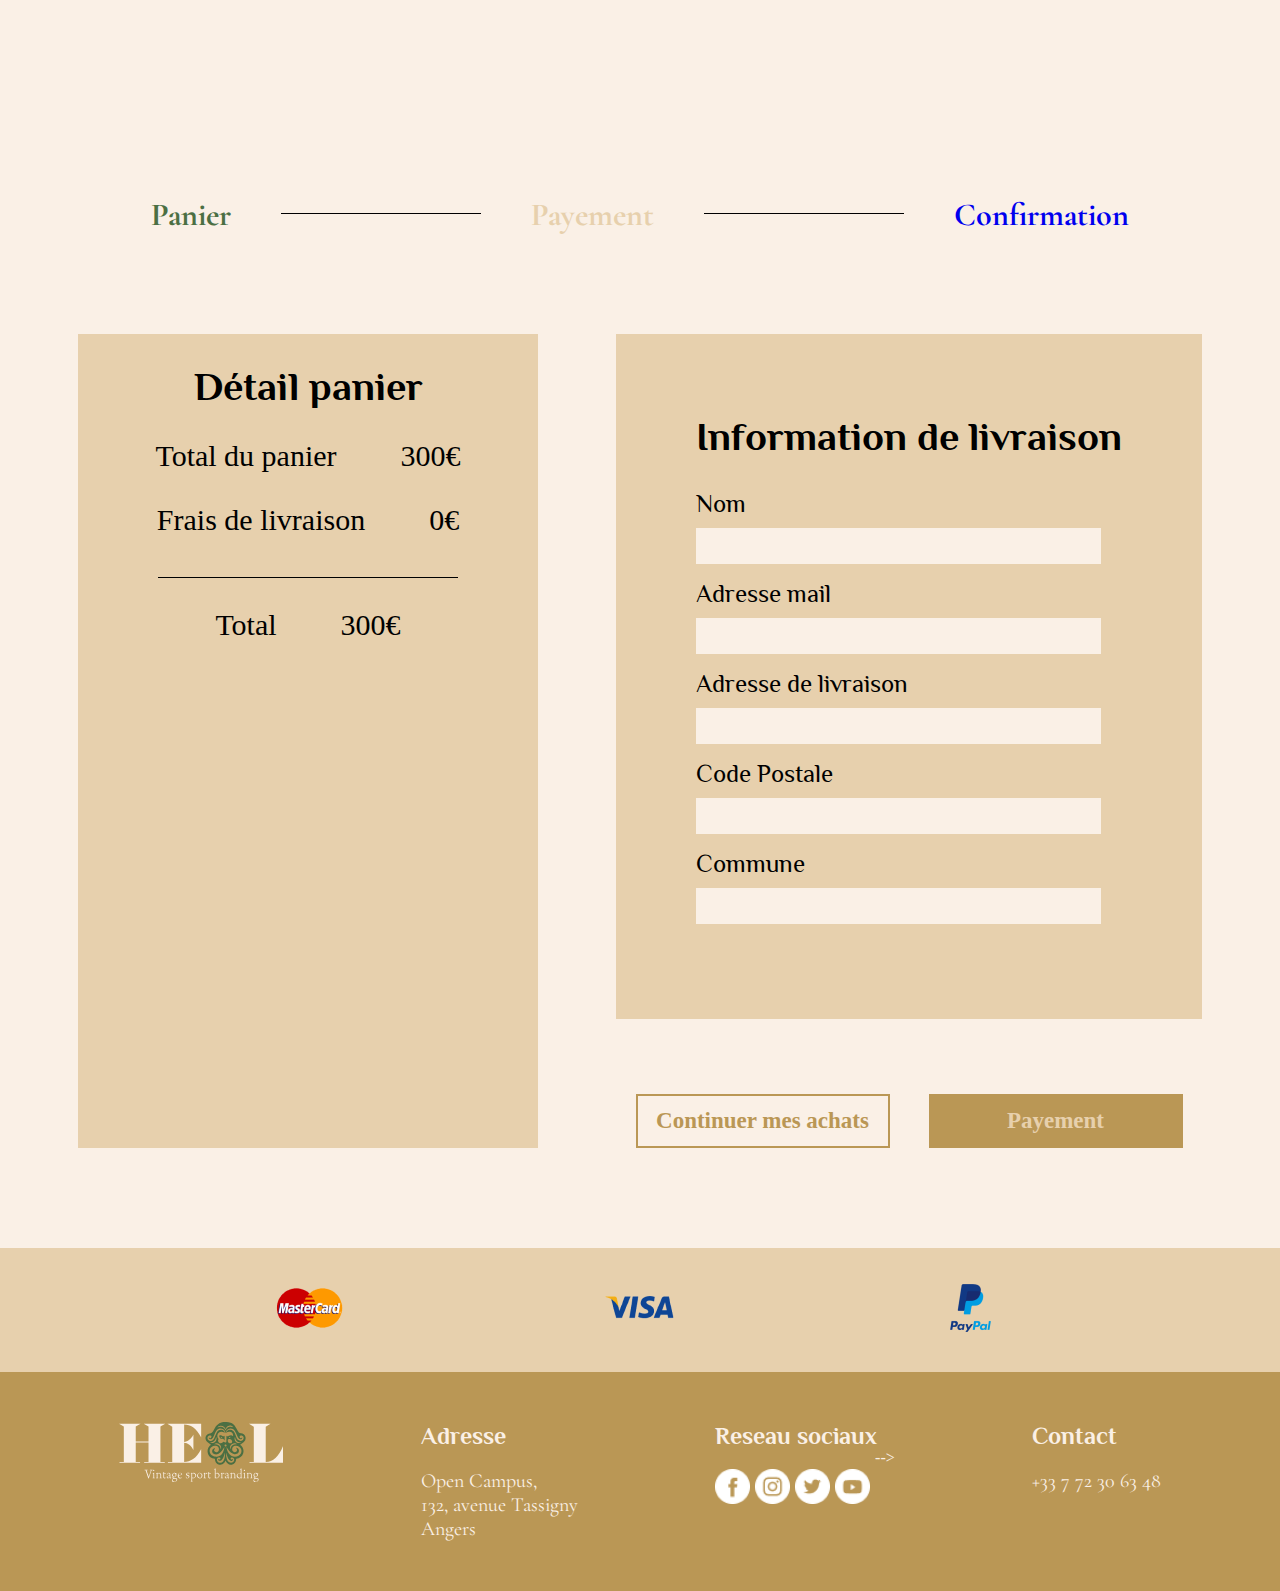
==== commit 20fa92d4: "media queries checkout done" ====
--- a/checkout.html
+++ b/checkout.html
@@ -62,25 +62,23 @@
         </a>
     </div>
     <div class="delivery_and_checkout_detail">
-        <div>
-            <div  class="checkout_price_detail">
-                <div>
-                    <span class="order_detail_txt">Détail panier</span>
+        <div  class="checkout_price_detail">
+            <div>
+                <span class="order_detail_txt">Détail panier</span>
+            </div>
+            <div>
+                <div class="order_detail_class">
+                    <span class="order_detail_alt_txt">Total du panier</span>
+                    <span class="order_detail_price">300€</span>
                 </div>
-                <div>
-                    <div class="order_detail_class">
-                        <span class="order_detail_alt_txt">Total du panier</span>
-                        <span class="order_detail_price">300€</span>
-                    </div>
-                    <div class="order_detail_class">
-                        <span class="order_detail_alt_txt">Frais de livraison</span>
-                        <span class="order_detail_price">0€</span>
-                    </div>
-                    <div class="top_line__totalcheckout"></div> 
-                    <div class="order_detail_class">
-                        <span class="order_detail_alt_txt">Total</span>
-                        <span class="order_detail_price">300€</span>
-                    </div>
+                <div class="order_detail_class">
+                <span class="order_detail_alt_txt">Frais de livraison</span>
+                    <span class="order_detail_price">0€</span>
+                </div>
+                <div class="top_line__totalcheckout"></div> 
+                <div class="order_detail_class">
+                    <span class="order_detail_alt_txt">Total</span>
+                    <span class="order_detail_price">300€</span>
                 </div>
             </div>
         </div>
--- a/style_reception.css
+++ b/style_reception.css
@@ -11,7 +11,7 @@
 }
 
 a:visited{
-    color: #333333;
+    color: #E7D0AD;
 }
 
 .heol_logo{
@@ -1096,7 +1096,7 @@
     justify-content: center;
     font-size: 2em;
     margin-top: 50px;
-    color: #BA9755;
+    color: #E7D0AD;
 }
 
 .checkout_payement_check a.active{
@@ -1478,12 +1478,16 @@
 @media screen and (max-width: 750px){
     .delivery_and_checkout_detail{
         flex-direction: column;
+        align-items: center;
+        max-width: 72rem;
     }
 
     .checkout_price_detail{
         display: flex;
         flex-direction: column;
         align-items: center;
+        margin-right: auto;
+        margin-left: auto;
     }
 
     .delivery_all_info{
@@ -1491,6 +1495,42 @@
         flex-direction: column;
         align-items: center;
         margin-top: 50px;
+    }
+}
+
+@media screen and (max-width: 400px){
+    .delivery_and_checkout_detail{
+        max-width: 50rem;
+    }
+    .btn_continue{
+        width: 250px;
+        margin-top: 40px;
+    }
+    .btn_payement{
+        width: 250px;
+        margin-top: 40px;
+    }
+    .delivery_all_info_txt{
+        font-size: 20px;
+    }
+    .order_detail_txt{
+        font-size: 20px;
+    }
+    .delivery_txt{
+        font-size: 15px;
+    }
+    .order_detail_alt_txt{
+        font-size: 15px;
+    }
+    .top_line__totalcheckout{
+        width: 200px;
+    }
+    .input_delivery{
+        font-size: 15px;
+    }
+    .top_line__totalcheckout{
+        margin-right: auto;
+        margin-left: auto;
     }
 }
 
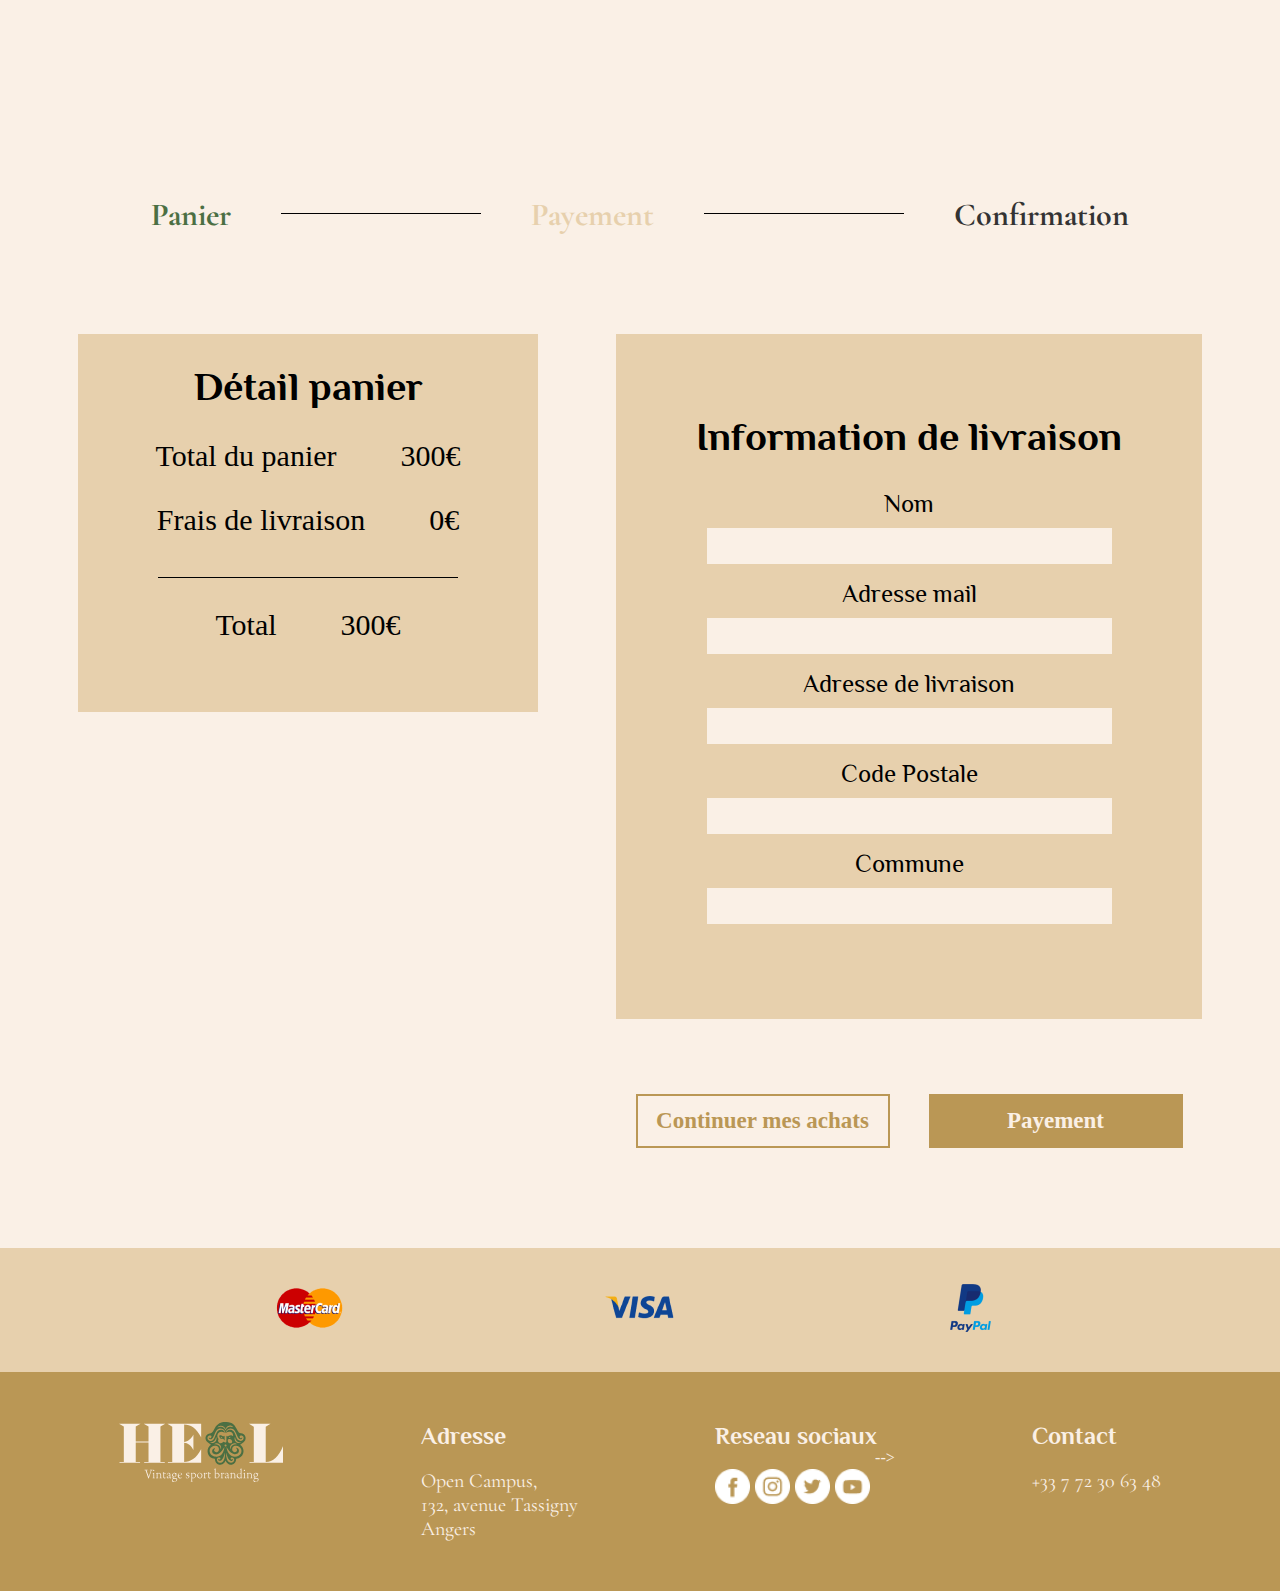
==== commit 07816ae6: "create our_articles and media queries done" ====
--- a/checkout.html
+++ b/checkout.html
@@ -31,7 +31,7 @@
             <a href="#">
                 <i class="fa fa-user"></i>
             </a>
-            <a href="#">
+            <a href="/our_articles.html">
                 <i class="fa fa-shopping-bag"></i>
             </a>
             <a href="#">
@@ -56,7 +56,7 @@
             <span class="txt_icon">Payement</span>
         </a>
         <div class="right_line_checkout"></div> 
-        <a class="check_icon" href="/confirmation.html">
+        <a class="check_icon" href="">
             <i class="fa fa-check"></i>
             <span class="txt_icon">Confirmation</span>
         </a>
@@ -122,7 +122,7 @@
             </div>
             <div class="btn_continue_payement_div">
                 <a href="/index.html" class="btn_continue"><h4>Continuer mes achats</h4></a>
-                <a href="" class="btn_payement"><h4>Payement</h4></a>
+                <a href="/payement_info.html" class="btn_payement"><h4>Payement</h4></a>
             </div>
         </div>
     </div>
--- a/style_reception.css
+++ b/style_reception.css
@@ -11,7 +11,7 @@
 }
 
 a:visited{
-    color: #E7D0AD;
+    color: #333333;
 }
 
 .heol_logo{
@@ -131,7 +131,8 @@
     }
     .icon-bars{
         width: 100%;
-        transform: translateY(0%)
+        transform: translateY(0%);
+        margin-bottom: 20px;
     }
 }
 
@@ -1211,12 +1212,16 @@
 }
 
 .checkout_price_detail{
+    display: flex;
+    justify-content: center;
+    flex-direction: column;
     background-color: #E7D0AD;
     padding-left: 30px;
     padding-right: 30px;
     padding-top: 30px;
     padding-bottom: 70px;
     text-align: center;
+    margin-bottom: auto;
 }
 
 .order_detail_txt{
@@ -1251,6 +1256,7 @@
     padding: 30px;
     font-family: 'Philosopher';
     padding: 100px;
+    text-align: center;
 }
 
 .delivery_all_info_txt{
@@ -1679,4 +1685,475 @@
 
 .confirmed_adress_txt{
     margin-right: 80px;
+}
+
+@media screen and (max-width: 1700px){
+    .confirmed_payement_delivery{
+        padding: 30px;
+    }
+    .confirmed_img_txt{
+        padding: 20px;
+    }
+}
+
+@media screen and (max-width: 1500px){
+    .order_confirmed{
+        height: 300px;
+    }
+    .confirmed_price{
+        font-size: 30px;
+    }
+    .confirmed_delivery_price{
+        font-size: 30px;
+    }
+    .confirmed_checkout{
+        font-size: 30px;
+    }
+    .confirmed_total_checkout_price{
+        font-size: 40px;
+    }
+    .confiramtion_adress{
+        font-size: 25px;
+    }
+    .confirmed_adress_txt{
+        margin-right: 50px;
+    }
+}
+
+@media screen and (max-width: 1150px){
+    .order_confirmed{
+        height: 200px;
+    }
+    .reception_after_buy_btn{
+        width: 350px;
+    }
+    .confirmed_txt{
+        font-size: 25px;
+    }
+    .confirmed_price{
+        font-size: 25px;
+    }
+    .confirmed_delivery_price{
+        font-size: 25px;
+    }
+    .confirmed_checkout{
+        font-size: 25px;
+    }
+    .confirmed_total_checkout_price{
+        font-size: 30px;
+    }
+    .confirmation_line_checkout{
+        margin-top: 30px;
+        margin-bottom: 30px;
+    }
+    .confiramtion_adress{
+        font-size: 20px;
+    }
+    .confirmed_adress_txt{
+        margin-right: 50px;
+    }
+}
+
+@media screen and (max-width: 900px){
+    .confimed_all_info{
+        flex-direction: column;
+    }
+    .confirmed_payement_delivery{
+        margin-top: 40px;
+    }
+    .order_confirmed{
+        height: 300px;
+    }
+    .confirmed_price{
+        font-size: 30px;
+    }
+    .confirmed_delivery_price{
+        font-size: 30px;
+    }
+    .confirmed_checkout{
+        font-size: 30px;
+    }
+    .confirmed_total_checkout_price{
+        font-size: 40px;
+    }
+    .confiramtion_adress{
+        font-size: 25px;
+    }
+    .confirmed_adress_txt{
+        margin-right: 50px;
+    }
+}
+
+@media screen and (max-width: 600px){
+    .order_confirmed{
+        height: 200px;
+    }
+    .reception_after_buy_btn{
+        width: 350px;
+    }
+    .confirmed_txt{
+        font-size: 25px;
+    }
+    .confirmed_price{
+        font-size: 25px;
+    }
+    .confirmed_delivery_price{
+        font-size: 25px;
+    }
+    .confirmed_checkout{
+        font-size: 25px;
+    }
+    .confirmed_total_checkout_price{
+        font-size: 30px;
+    }
+    .confirmation_line_checkout{
+        margin-top: 30px;
+        margin-bottom: 30px;
+    }
+    .confiramtion_adress{
+        font-size: 20px;
+    }
+    .confirmed_adress_txt{
+        margin-right: 50px;
+    }
+}
+
+@media screen and (max-width: 500px){
+    .order_confirmed{
+        height: 150px;
+    }
+    .reception_after_buy_btn{
+        width: 250px;
+        font-size: 20px;
+    }
+    .who_delivery_time{
+        font-size: 12px;
+        margin-bottom: 30px;
+    }
+    .confirmed_txt{
+        font-size: 20px;
+    }
+    .confirmed_price{
+        font-size: 20px;
+    }
+    .confirmed_delivery_price{
+        font-size: 20px;
+    }
+    .confirmed_checkout{
+        font-size: 20px;
+    }
+    .confirmed_total_checkout_price{
+        font-size: 25px;
+    }
+    .confirmation_line_checkout{
+        margin-top: 30px;
+        margin-bottom: 30px;
+    }
+    .confiramtion_adress{
+        font-size: 15px;
+    }
+}
+
+@media screen and (max-width: 400px){
+    .order_confirmed{
+        height: 120px;
+    }
+    .reception_after_buy_btn{
+        width: 200px;
+        height: 30px;
+        font-size: 15px;
+    }
+    .confirmed_payement_delivery{
+        padding: 15px;
+    }
+    .who_delivery_time{
+        font-size: 10px;
+        margin-bottom: 40px;
+    }
+    .confirmed_txt{
+        font-size: 15px;
+    }
+    .confirmed_price{
+        font-size: 15px;
+    }
+    .confirmed_delivery_price{
+        font-size: 15px;
+    }
+    .confirmed_checkout{
+        font-size: 15px;
+    }
+    .confirmed_total_checkout_price{
+        font-size: 20px;
+    }
+    .confirmation_line_checkout{
+        margin-top: 30px;
+        margin-bottom: 30px;
+    }
+    .confiramtion_adress{
+        font-size: 10px;
+    }
+}
+
+/* PAYEMENT INFO */
+
+.delivery_info_done{
+    display: flex;
+    justify-content: space-between;
+    font-family: 'Philosopher';
+    font-size: 25px;
+}
+
+.mail_txt_space{
+    margin-right: 40px;
+}
+
+.all_info_payement{
+    margin: auto;
+    background-color: #E7D0AD;
+    width: 72em;
+}
+
+.method_payement_txt{
+    display: flex;
+    justify-content: center;
+    font-family: 'Philosopher';
+    font-size: 40px;
+    font-weight: 700;
+}
+
+.type_payement{
+    font-family: 'Philosopher';
+    font-size: 30px;
+    font-weight: 800;
+    display: flex;
+    justify-content: space-around;
+}
+
+.type_payement a:visited{
+    color: #121212
+}
+
+.div_payement{
+    display: flex;
+    flex-direction: column;
+    align-items: center;
+}
+
+.logo_for_payement{
+    height: 100px;
+    margin-bottom: -30px;
+}
+
+.btn_confirm_payement{
+    display: flex;
+    justify-content: center;
+    align-items: center;
+    margin: auto
+}
+
+@media screen and (max-width: 1250px){
+    .delivery_info_done{
+        font-size: 20px;
+    }
+    .all_info_payement{
+        width: 60em;
+    }
+    .method_payement_txt{
+        font-size: 35px;
+    }
+    .logo_for_payement{
+        height: 80px;
+    }
+    .type_payement{
+        font-size: 20px;
+    }
+}
+
+@media screen and (max-width: 1000px){
+    .all_info_payement{
+        width: 50em;
+    }
+}
+
+@media screen and (max-width: 900px){
+    .delivery_info_done{
+        font-size: 15px;
+    }
+    .all_info_payement{
+        width: 40em;
+    }
+    .method_payement_txt{
+        font-size: 30px;
+    }
+    .logo_for_payement{
+        height: 60px;
+    }
+    .type_payement{
+        font-size: 15px;
+    }
+}
+
+@media screen and (max-width: 750px){
+    .delivery_info_done{
+        font-size: 20px;
+    }
+    .all_info_payement{
+        width: 35em;
+    }
+}
+
+@media screen and (max-width: 600px){
+    .delivery_info_done{
+        font-size: 18px;
+    }
+    .all_info_payement{
+        width: 30em;
+    }
+    .method_payement_txt{
+        font-size: 25px;
+    }
+    .logo_for_payement{
+        height: 60px;
+        margin-bottom: -20px;
+    }
+    .type_payement{
+        font-size: 15px;
+    }
+}
+
+@media screen and (max-width: 500px){
+    .delivery_info_done{
+        font-size: 15px;
+    }
+    .all_info_payement{
+        width: 25em;
+    }
+    .method_payement_txt{
+        font-size: 20px;
+    }
+    .logo_for_payement{
+        height: 50px;
+        margin-bottom: -10px;
+    }
+    .type_payement{
+        font-size: 15px;
+    }
+}
+
+@media screen and (max-width: 450px){
+    .delivery_info_done{
+        font-size: 12px;
+    }
+    .all_info_payement{
+        width: 20em;
+    }
+    .method_payement_txt{
+        font-size: 16px;
+    }
+    .logo_for_payement{
+        height: 50px;
+    }
+    .type_payement{
+        font-size: 12px;
+    }
+    .mail_txt_space{
+        margin-right: 30px;
+    }
+}
+
+/* DONE PAYEMENT INFO */
+
+/* OUR ARTICLES */
+
+.item_color{
+    background-color: #BA9755;
+    width: 12px;
+    height: 12px;
+    border-radius: 6px;
+}
+
+.articles_div{
+    display: flex;
+    justify-content: space-evenly;
+    align-items: center;
+    flex-wrap: wrap;
+}
+
+.articles{
+    display: flex;
+    flex-direction: column;
+    align-items: center;
+    background-color: #E7D0AD;
+    padding: 30px;
+    margin-bottom: 40px;
+}
+
+.articles_color{
+    width: 2em;
+    display: flex;
+    justify-content: space-between;
+    margin-top: -10px;
+}
+
+.articles_txt{
+    font-family: 'Philosopher';
+    font-size: 20px;
+    font-weight: 600;
+    margin-top: -10px;
+}
+
+.articles_img{
+    height: 350px;
+}
+
+.price{
+    margin-top: -25px;
+}
+
+@media screen and (max-width: 1500px){
+    .articles_img{
+        height: 300px;
+    }
+}
+
+@media screen and (max-width: 1000px){
+    .articles_img{
+        height: 250px;
+    }
+    .articles{
+        padding: 20px;
+    }
+}
+
+@media screen and (max-width: 750px){
+    .articles_img{
+        height: 200px;
+    }
+    .articles_txt{
+        font-size: 18px;
+    }
+}
+
+@media screen and (max-width: 500px){
+    .articles_img{
+        height: 180px;
+    }
+    .articles{
+        padding: 10px;
+    }
+    .articles_txt{
+        font-size: 16px;
+    }
+}
+
+@media screen and (max-width: 400px){
+    .articles_img{
+        height: 140px;
+    }
+    .articles{
+        padding: 6px;
+    }
+    .articles_txt{
+        font-size: 15px;
+    }
 }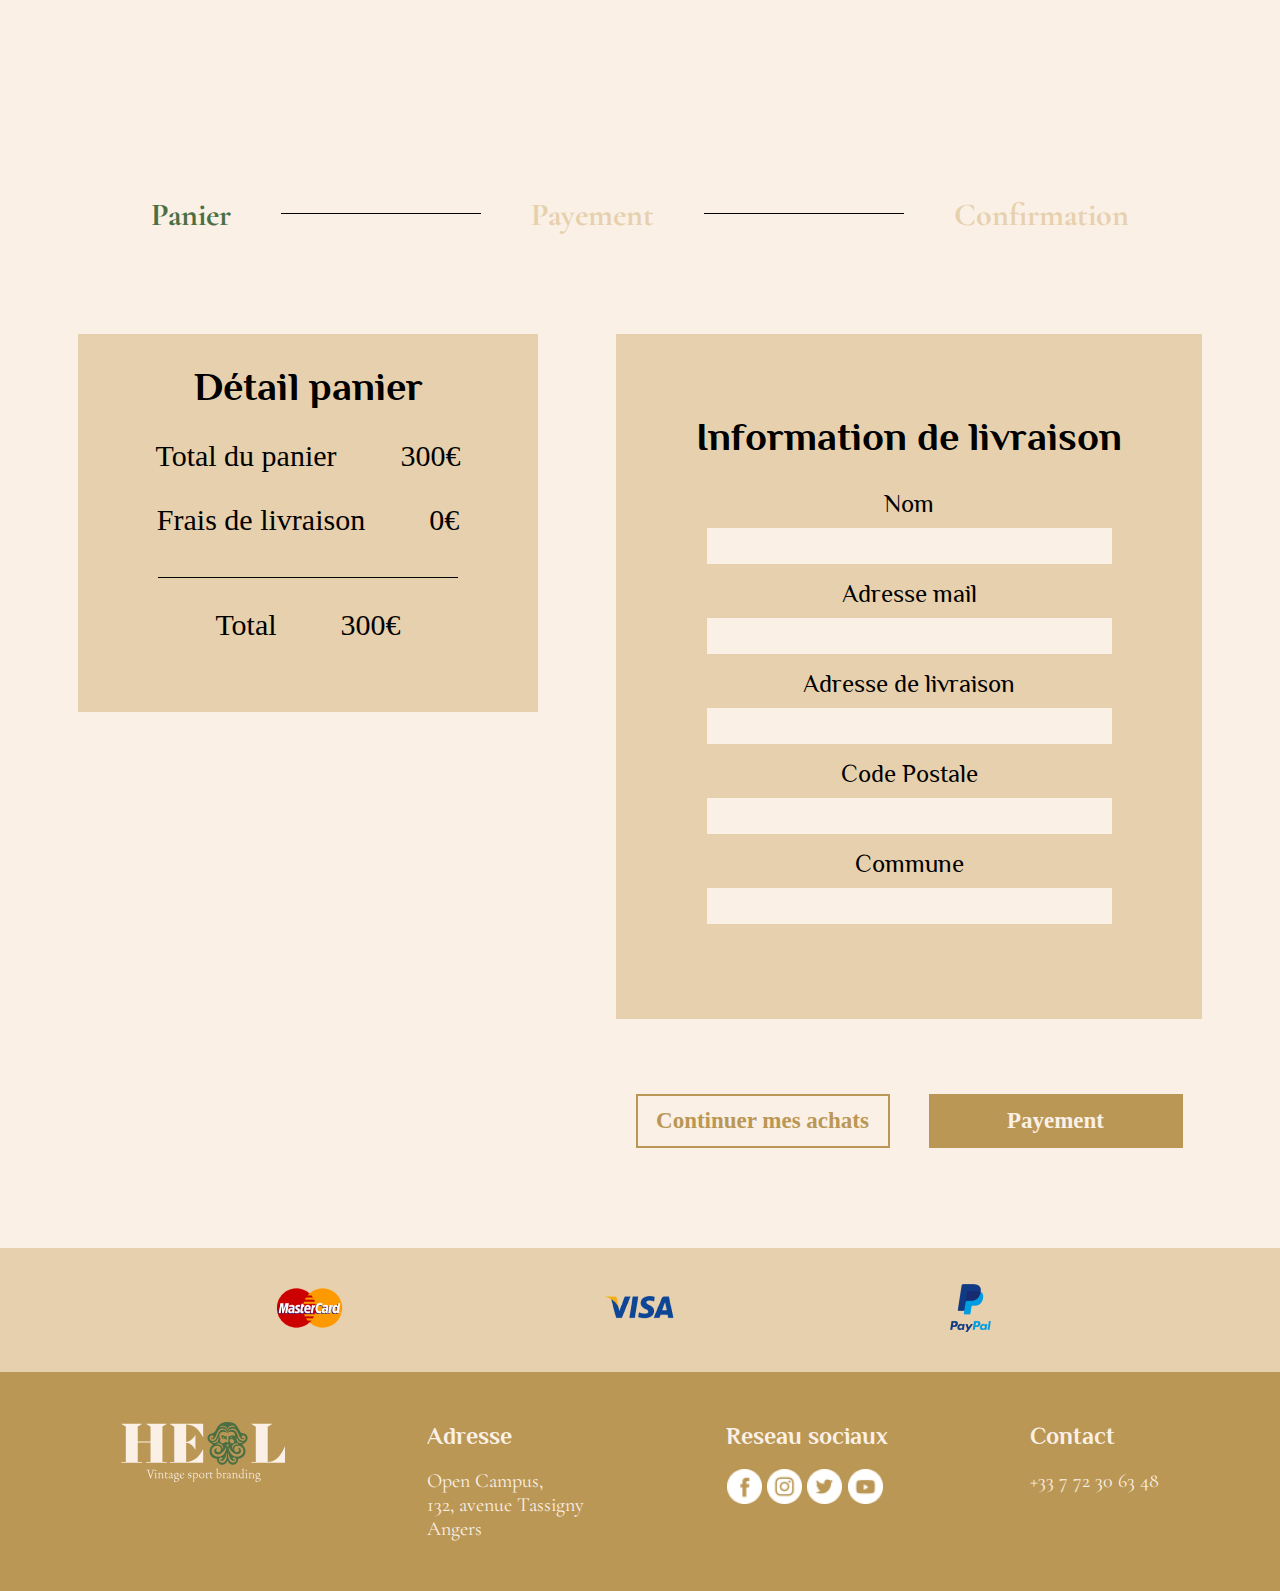
==== commit a9b9bfac: "update for git pages" ====
--- a/checkout.html
+++ b/checkout.html
@@ -25,19 +25,19 @@
         </div>
         <div class="icon-bars">
             <img src="images/LOGO_principale_blanc.svg" class="heol_logo_snd_navbar">
-            <a href="/index.html" class="active">
+            <a href="PROJET-HEOL/index.html" class="active">
                 <i class="fa fa-home"></i>
             </a>
             <a href="#">
                 <i class="fa fa-user"></i>
             </a>
-            <a href="/our_articles.html">
+            <a href="PROJET-HEOL/our_articles.html">
                 <i class="fa fa-shopping-bag"></i>
             </a>
             <a href="#">
                 <i class="fa fa-bell"></i>
             </a>
-            <a href="/checkout.html">
+            <a href="PROJET-HEOL/checkout.html">
                 <i class="fa fa-cart-arrow-down"></i>
             </a>
             <a href="#">
@@ -47,16 +47,16 @@
     </nav> 
     <div class="checkout_payement_check">
         <a class="checkout_icon active">
-            <i class="fa fa-shopping-cart "></i>
+            <i class="fa fa-shopping-cart"></i>
             <span class="txt_icon">Panier</span>
         </a>
         <div class="right_line_checkout"></div> 
         <a class="payement_icon">
-            <i class="fa fa-credit-card "></i>
+            <i class="fa fa-credit-card"></i>
             <span class="txt_icon">Payement</span>
         </a>
         <div class="right_line_checkout"></div> 
-        <a class="check_icon" href="">
+        <a class="check_icon">
             <i class="fa fa-check"></i>
             <span class="txt_icon">Confirmation</span>
         </a>
@@ -121,8 +121,8 @@
                 </div>
             </div>
             <div class="btn_continue_payement_div">
-                <a href="/index.html" class="btn_continue"><h4>Continuer mes achats</h4></a>
-                <a href="/payement_info.html" class="btn_payement"><h4>Payement</h4></a>
+                <a href="PROJET-HEOL/index.html" class="btn_continue"><h4>Continuer mes achats</h4></a>
+                <a href="PROJET-HEOL/payement_info.html" class="btn_payement"><h4>Payement</h4></a>
             </div>
         </div>
     </div>
@@ -164,7 +164,7 @@
                 </a>
                 <a href="">
                     <img src="images/Youtube.png"class="social_media_img">
-                </a> -->
+                </a>
             </div>
         </div>
         <div>
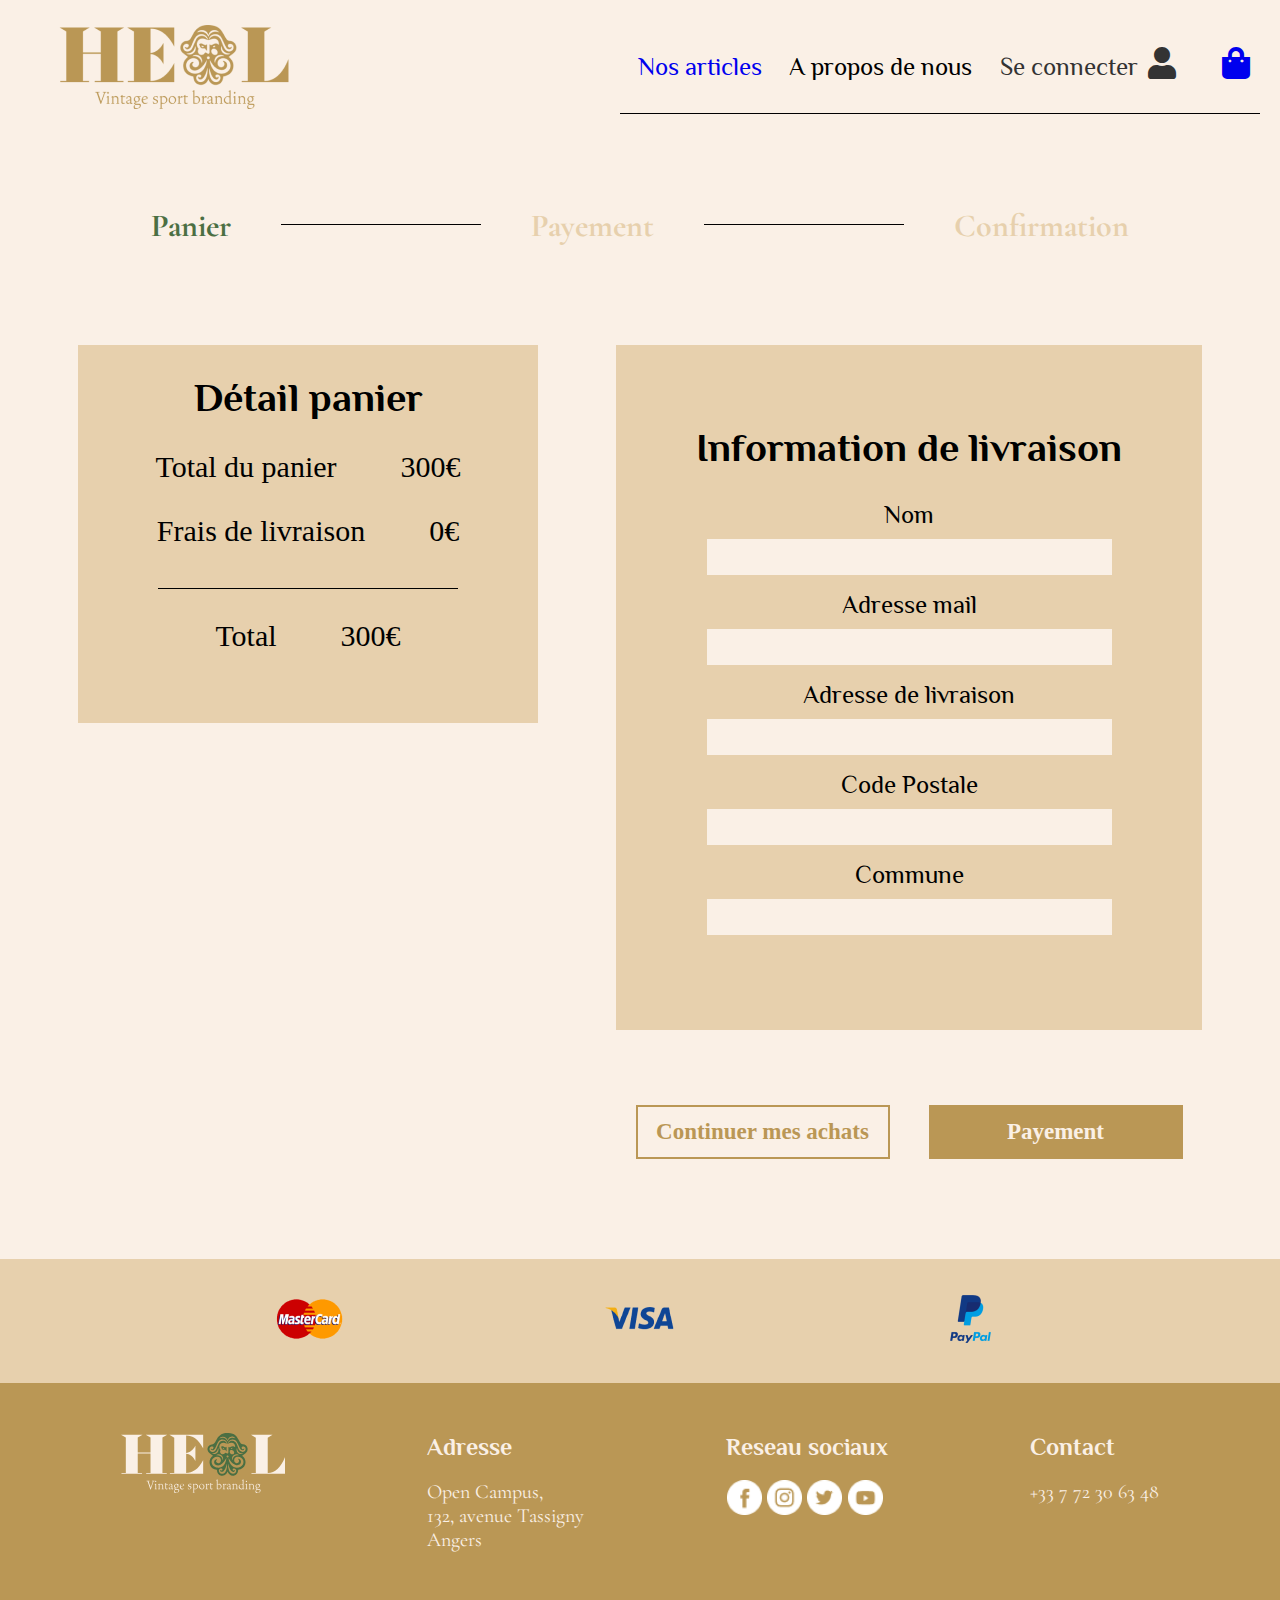
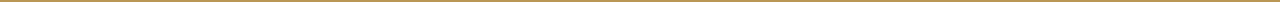
==== commit 20e583a3: "navbar done" ====
--- a/checkout.html
+++ b/checkout.html
@@ -19,32 +19,34 @@
     <title>HEOL</title>
 </head>
 <body>
-    <nav>
-        <div class="bars">
-            <i class="fa fa-bars"></i>
-        </div>
-        <div class="icon-bars">
-            <img src="images/LOGO_principale_blanc.svg" class="heol_logo_snd_navbar">
-            <a href="PROJET-HEOL/index.html" class="active">
-                <i class="fa fa-home"></i>
-            </a>
-            <a href="#">
-                <i class="fa fa-user"></i>
-            </a>
-            <a href="PROJET-HEOL/our_articles.html">
-                <i class="fa fa-shopping-bag"></i>
-            </a>
-            <a href="#">
-                <i class="fa fa-bell"></i>
-            </a>
-            <a href="PROJET-HEOL/checkout.html">
-                <i class="fa fa-cart-arrow-down"></i>
-            </a>
-            <a href="#">
-                <i class="fa fa-info-circle"></i>
+    <div class="navbar">
+        <div>
+            <a  href="index.html">
+                <img src="images/heol_logo.png" alt="heol logo" class="img-navbar">
             </a>
         </div>
-    </nav> 
+        <div class="menu-navbar">
+            <a class="philosopher" href="our_articles.html">
+                Nos articles
+            </a>
+            <a class="philosopher">
+                A propos de nous
+            </a>
+            <div class="navbar-fa-div">
+                <a href="" class="connect-display">
+                    <p class="philosopher">
+                        Se connecter
+                    </p>
+                    <i class="fas fa-user fa-navbar fa-user-margin"></i>
+                </a>
+                <a href="checkout.html">
+                    <i class="fas fa-shopping-bag fa-color fa-navbar" href="checkout.html"></i>
+                </a>
+            </div>
+        </div>
+    </div>
+    <div class="bottom-line-navbar">
+    </div>
     <div class="checkout_payement_check">
         <a class="checkout_icon active">
             <i class="fa fa-shopping-cart"></i>
@@ -121,8 +123,8 @@
                 </div>
             </div>
             <div class="btn_continue_payement_div">
-                <a href="PROJET-HEOL/index.html" class="btn_continue"><h4>Continuer mes achats</h4></a>
-                <a href="PROJET-HEOL/payement_info.html" class="btn_payement"><h4>Payement</h4></a>
+                <a href="index.html" class="btn_continue"><h4>Continuer mes achats</h4></a>
+                <a href="payement_info.html" class="btn_payement"><h4>Payement</h4></a>
             </div>
         </div>
     </div>
--- a/style_reception.css
+++ b/style_reception.css
@@ -27,7 +27,149 @@
     padding-left: 0px;
 }
 
-.txt_menu{
+.navbar{
+    display: flex;
+    justify-content: space-between;
+    text-align: center;
+    align-items: center;
+}
+
+.philosopher{
+    font-family: 'Philosopher';
+    font-weight: 500;
+    font-size: 30px;
+}
+
+.fa-navbar{
+    font-size: 2em;
+}
+
+a:hover{
+    color: #4B6F43;
+}
+
+.navbar-fa-div{
+    display: flex;
+    justify-content: space-between;
+    align-items: baseline;
+    width: 290px;
+}
+
+.menu-navbar{
+    display: flex;
+    justify-content: space-around;
+    width: 50%;
+    align-items: baseline;
+    margin-right: 1em;
+}
+
+.img-navbar{
+    margin-left: 2.5em;
+}
+
+.connect-display{
+    display: flex;
+    align-items: baseline;
+}
+
+.fa-user-margin{
+    margin-left: 0.3em;
+}
+
+.bottom-line-navbar{
+    border-top: 1px solid #000;
+    width: 50%;
+    margin-left: auto;
+    margin-right: 20px;
+    margin-top: -20px;
+}
+
+@media screen and (max-width: 1500px){
+    .philosopher{
+        font-size: 25px;
+    }
+    .fa-navbar{
+        font-size: 2em;
+    }
+    .navbar-fa-div{
+        width: 250px;
+    }
+}
+
+@media screen and (max-width: 1200px){
+    .philosopher{
+        font-size: 20px;
+    }
+    .fa-navbar{
+        font-size: 1.7em;
+    }
+    .navbar-fa-div{
+        width: 200px;
+    }
+}
+
+@media screen and (max-width: 950px){
+    .philosopher{
+        font-size: 15px;
+    }
+    .fa-navbar{
+        font-size: 1.3em;
+    }
+    .navbar-fa-div{
+        width: 150px;
+    }
+    .img-navbar{
+        width: 200px;
+    }
+}
+
+@media screen and (max-width: 700px){
+    .philosopher{
+        font-size: 10px;
+    }
+    .fa-navbar{
+        font-size: 1em;
+    }
+    .navbar-fa-div{
+        width: 100px;
+    }
+    .img-navbar{
+        width: 150px;
+    }
+}
+
+@media screen and (max-width: 500px){
+    .philosopher{
+        font-size: 7px;
+    }
+    .fa-navbar{
+        font-size: 0.7em;
+    }
+    .navbar-fa-div{
+        width: 70px;
+    }
+    .img-navbar{
+        width: 100px;
+        margin-left: 1em;
+    }
+    .bottom-line-navbar{
+        margin-top: -10px;
+    }
+}
+
+@media screen and (max-width: 350px){
+    .philosopher{
+        font-size: 5px;
+    }
+    .fa-navbar{
+        font-size: 0.5em;
+    }
+    .navbar-fa-div{
+        width: 50px;
+    }
+}
+
+/* .txt_menu{
     display: none;
 }
 
@@ -35,137 +177,188 @@
     margin-right: 5em;
 }
 
-.navbar{
-    display: flex;
-    justify-content: space-around;
-    align-items: center;
-    font-size: 23px;
-    color: #333333;
-    margin-top: 10px;
-    margin-left: 0px;
-}
-
-a:hover{
-    color:#4B6F43;
-    transition:0.5s;
-    
-}
-.discovery:hover{
-    transform: scale(1.2);
-}
-
-.icon-bars{
+.navbar-icon {
+    position: absolute;
+    z-index: 1;
+    left: 5vw;
+    padding-bottom: 2vh;
+}
+
+.navbar-icon span {
+    height: 5px;
+    width: 40px;
+    background-color: #BA9755;
+    display: block;
+    margin: 5px 0px 5px 0px;
+    transition: 0.7s ease-in-out;
+    transform: none;
+}
+
+#openmenu:checked ~ .navbar-pane {
+    transform: translateX(-5vw);
+}
+
+#openmenu:checked ~ .body-text {
+    display: none;
+}
+
+#openmenu:checked ~ .navbar-icon span:nth-of-type(2) {
+    transform: translate(0%, 175%) rotate(-45deg);
+    background-color: white;
+}
+
+#openmenu:checked ~ .navbar-icon span:nth-of-type(3) {
+    transform: rotate(45deg);
+    background-color: white;
+}
+
+#openmenu:checked ~ .navbar-icon span:nth-of-type(1) {
+    opacity: 0;
+}
+
+#openmenu:checked ~ .navbar-icon span:nth-of-type(4) {
+    opacity: 0;
+}
+
+div.navbar-pane {
+    background-color: #ba9755;
+    position: absolute;
+    transform: translateX(-105vw);
+    transform-origin: (0, 0);
+    width: 35%;
+    height: 100%;
+    transition: 0.6s ease-in-out;
+}
+
+.navbar-pane p {
+    color: black;
+    font-size: 0.6em;
+}
+
+.navbar-pane nav {
+    padding: 10%;
+}
+
+.navbar-links li, a, span {
+    transition: 0.5s ease-in-out;
+}
+
+.navbar-pane ul {
+    display: inline-block;
+    font-size: 2em;
+    margin-top: 5vw;
+}
+
+ul{
+    list-style: none;
+}
+
+.navbar-pane li {
+    padding-top: 20px;
+    padding-bottom: 20px;
+    margin-left: 10px;
+    font-size: 1em;
+}
+
+
+.navbar-pane li:first-child {
+    font-size: 1.3em;
+    margin-left: -10px;
+}
+
+.navbar-container{
+    margin-top: -180px;
+}
+
+.navbar-links li a {
+    color: #faf0e6;
+    text-decoration: none;
+}
+
+.navbar-links li:first-child:hover #QC-info {
+opacity: 1;
+}
+
+.navbar-links li:first-child:hover #DC-info {
+opacity: 1;
+}
+
+#DC-info {
+    background-color: #FFAB91;
+    border: 2px solid;
+    border-color: #FFAB91;
+    display: block;
+    opacity: 0;
+}
+
+.navbar-links li:first-child a {
+    padding: 5px;
+}
+
+input.navbar-checkbox {
+    z-index: 3;
+    top: 3vh;
+    left: 5vw;
+    width: 3vw;
+    opacity: 0;
+    height: 3vh;
+    position: relative;
+}
+
+.menu-div{
     display: flex;
     justify-content: space-between;
     align-items: center;
-    background-color: #BA9755;
-    width: 80%;
-    position: relative;
-    transform: translateY(-100%);
-    transition: all 0.4s linear;
-}
-
-.heol_logo_snd_navbar{
-    height: 60px;
-    margin-left: 5px;
-}
-
-.show{
-    transform: translateY(0%);
-}
-
-.bars{
-    position: absolute;
-    top:20px;
-    right: 120px;
-    font-size: 2.5rem;
-    color: #ba9755;
-}
-
-.icon-bars a{
-    display: block;
     text-align: center;
-    font-size: 3rem;
-    padding: 1.5rem;
-    color: #FAF0E6;
-}
-
-.icon-bars a.active{
-    background-color: #cc4e18;
-}
-
-.icon-bars a:hover{
-    background-color: #4b6f43;
-}
-
-@media screen and (max-width: 1100px){
-    .icon-bars a{
-        font-size: 2em;
-    }
-    .heol_logo_snd_navbar{
-        height: 50px;
-    }
-    .bars{
-        right: 100px;
+}
+
+.heol-logo-menu{
+    width: 90%;
+}
+
+.bag-menu{
+    font-size: 5em;
+    padding-right: 100px;
+}
+
+.fa-color{
+    color: #BA9755;
+}
+
+.img-menu-div{
+    width: 30%;
+}
+
+@media screen and (max-width: 1200px){
+    .navbar-pane ul{
+        font-size: 1.7em;
+    }
+    .bag-menu{
+        font-size: 4em;
     }
 }
 
 @media screen and (max-width: 1000px){
-    .heol_logo_snd_navbar{
-        height: 40px;
-    }
-    .bars{
-        right: 90px;
-    }
-}
-
-@media screen and (max-width: 900px){
-    .bars{
-        right: 50px;
-    }
-}
-
-@media screen and (max-width: 750px){
-    .bars{
-        display: none;
-    }
-    .icon-bars{
-        width: 100%;
-        transform: translateY(0%);
-        margin-bottom: 20px;
-    }
-}
-
-@media screen and (max-width: 650px){
-    .icon-bars a{
-        font-size: 1.8em;
-    }
-    .heol_logo_snd_navbar{
-        height: 30px;
-    }
-}
-
-@media screen and (max-width: 600px){
-    .icon-bars a{
+    .navbar-pane ul{
         font-size: 1.5em;
     }
-}
-
-@media screen and (max-width: 500px){
-    .icon-bars a{
-        font-size: 1em;
-        padding: 1em;
-    }
-    .heol_logo_snd_navbar{
-        display: none;
-    }
-}
-
-@media screen and (max-width: 400px){
-    .icon-bars a{
-        font-size: 0.7em;
-    }
-}
+    .navbar-icon{
+        padding-top: 3%;
+    }
+}
+
+@media screen and (max-width: 700px){
+    div.navbar-pane{
+        width: 40%;
+    }
+    .navbar-pane ul{
+        font-size: 1.2em;
+    }
+    .navbar-icon span{
+        height: 3px;
+        width: 28px;
+    }
+} */
 
 /* END NAVBAR */
 
@@ -2077,6 +2270,7 @@
     justify-content: space-evenly;
     align-items: center;
     flex-wrap: wrap;
+    margin-top: 50px;
 }
 
 .articles{
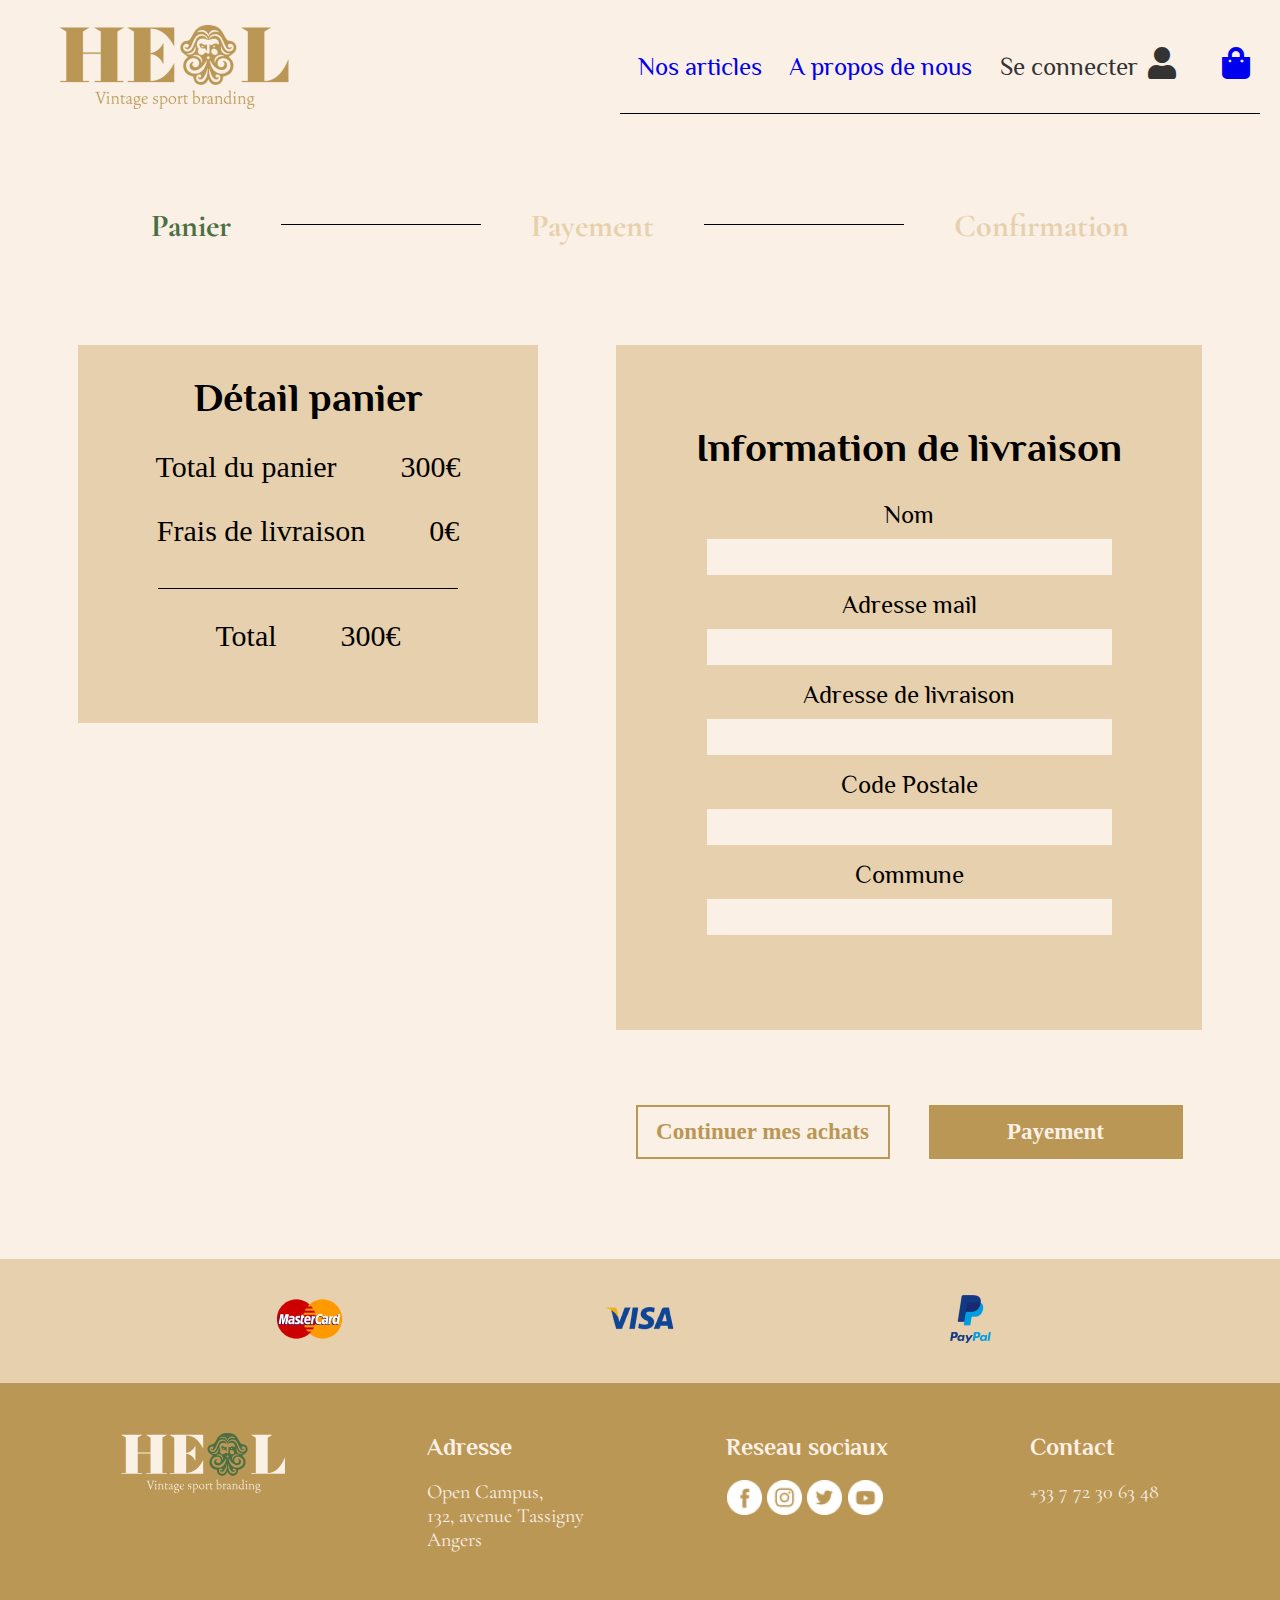
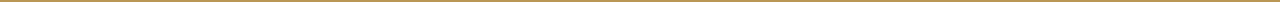
==== commit bf94fe52: "add disco_heol.html" ====
--- a/checkout.html
+++ b/checkout.html
@@ -19,34 +19,36 @@
     <title>HEOL</title>
 </head>
 <body>
-    <div class="navbar">
-        <div>
-            <a  href="index.html">
-                <img src="images/heol_logo.png" alt="heol logo" class="img-navbar">
-            </a>
-        </div>
-        <div class="menu-navbar">
-            <a class="philosopher" href="our_articles.html">
-                Nos articles
-            </a>
-            <a class="philosopher">
-                A propos de nous
-            </a>
-            <div class="navbar-fa-div">
-                <a href="" class="connect-display">
-                    <p class="philosopher">
-                        Se connecter
-                    </p>
-                    <i class="fas fa-user fa-navbar fa-user-margin"></i>
-                </a>
-                <a href="checkout.html">
-                    <i class="fas fa-shopping-bag fa-color fa-navbar" href="checkout.html"></i>
+    <nav>
+        <div class="navbar">
+            <div>
+                <a  href="index.html">
+                    <img src="images/heol_logo.png" alt="heol logo" class="img-navbar">
                 </a>
             </div>
+            <div class="menu-navbar">
+                <a class="philosopher" href="our_articles.html">
+                    Nos articles
+                </a>
+                <a class="philosopher" href="discover_heol.html">
+                    A propos de nous
+                </a>
+                <div class="navbar-fa-div">
+                    <a href="" class="connect-display">
+                        <p class="philosopher">
+                            Se connecter
+                        </p>
+                        <i class="fas fa-user fa-navbar fa-user-margin"></i>
+                    </a>
+                    <a href="checkout.html">
+                        <i class="fas fa-shopping-bag fa-color fa-navbar" href="checkout.html"></i>
+                    </a>
+                </div>
+            </div>
         </div>
-    </div>
-    <div class="bottom-line-navbar">
-    </div>
+        <div class="bottom-line-navbar">
+        </div>
+    </nav>
     <div class="checkout_payement_check">
         <a class="checkout_icon active">
             <i class="fa fa-shopping-cart"></i>
--- a/style_reception.css
+++ b/style_reception.css
@@ -364,19 +364,19 @@
 
 /* PRODUCT SHOW */
 
-.product_show{
+.marque-history{
     margin-top: 70px;
     margin-left: auto;
     margin-right: auto;
     display: flex;
     justify-content: space-around;
+    align-items: center;
     background: #E7D0AD;
-    align-items: center;
     width: 1300px;
 }
 
 .product_show_img{
-    height: 400px;
+    height: 500px;
 }
 
 .name_product_show{
@@ -392,6 +392,7 @@
     font-family: 'Cormorant Garamond';
     font-style: normal;
     font-size: 24px;
+    max-width: 30em;
 }
 
 .bottom_line_product_show{
@@ -410,7 +411,6 @@
 
 .product{
     background-color:#E7D0AD;
-    position: absolute;
     width: 700px;
     height: 550px;
     left: 0px;
@@ -419,40 +419,40 @@
 }
 
 @media screen and (max-width: 1500px){
-    .product_show{
+    .marque-history{
         width: 1000px;
+    }
+    .product_show_img{
+        height: 400px;
+    }
+}
+
+@media screen and (max-width: 1100px){
+    .marque-history{
+        width: 900px;
     }
     .product_show_img{
         height: 300px;
     }
-}
-
-@media screen and (max-width: 1100px){
-    .product_show{
-        width: 900px;
+    .name_product_show{
+        font-size: 40px;
+    }
+    .description_txt_product{
+        font-size: 20px;
+    }
+    .bottom_line_product_show{
+        width : 400px; 
+    }
+}
+
+@media screen and (max-width: 950px){
+    .marque-history{
+        width: 700px;
     }
     .product_show_img{
         height: 300px;
     }
     .name_product_show{
-        font-size: 40px;
-    }
-    .description_txt_product{
-        font-size: 20px;
-    }
-    .bottom_line_product_show{
-        width : 400px; 
-    }
-}
-
-@media screen and (max-width: 950px){
-    .product_show{
-        width: 700px;
-    }
-    .product_show_img{
-        height: 200px;
-    }
-    .name_product_show{
         font-size: 30px;
     }
     .description_txt_product{
@@ -464,7 +464,7 @@
 }
 
 @media screen and (max-width: 750px){
-    .product_show{
+    .marque-history{
         display: flex;
         justify-content: center;
         width: 600px;
@@ -493,10 +493,13 @@
     .discovery_class{
         text-align: center;
     }
+    .product{
+        width: 500px;
+    }
 }
 
 @media screen and (max-width: 650px){
-    .product_show{
+    .marque-history{
         width: 450px;
     }
     .name_product_show{
@@ -511,7 +514,7 @@
     .name_product_show{
         margin-top: 50px;
     }
-    .product_show{
+    .marque-history{
         width: 400px;
     }
     .name_product_show{
@@ -522,6 +525,11 @@
     }
     .discovery{
         font-size: 25px;
+    }
+    .product{
+        width: auto;
+        height: auto;
+        padding: 20px;
     }
 }
 
@@ -529,7 +537,7 @@
     .name_product_show{
         margin-top: 50px;
     }
-    .product_show{
+    .marque-history{
         width: 300px;
     }
     .name_product_show{
@@ -2350,4 +2358,22 @@
     .articles_txt{
         font-size: 15px;
     }
+}
+
+/* DISCOVER HEOL */
+
+.txt-discover-heol{
+    font-family: 'Cormorant Garamond';
+    text-align: center;
+    font-size: 2em;
+    max-width: 40em;
+}
+
+.div-discover-heol{
+    display: flex;
+    flex-direction: column;
+    justify-content: center;
+    text-align: center;
+    align-items: center;
+    margin-top: 20px;
 }